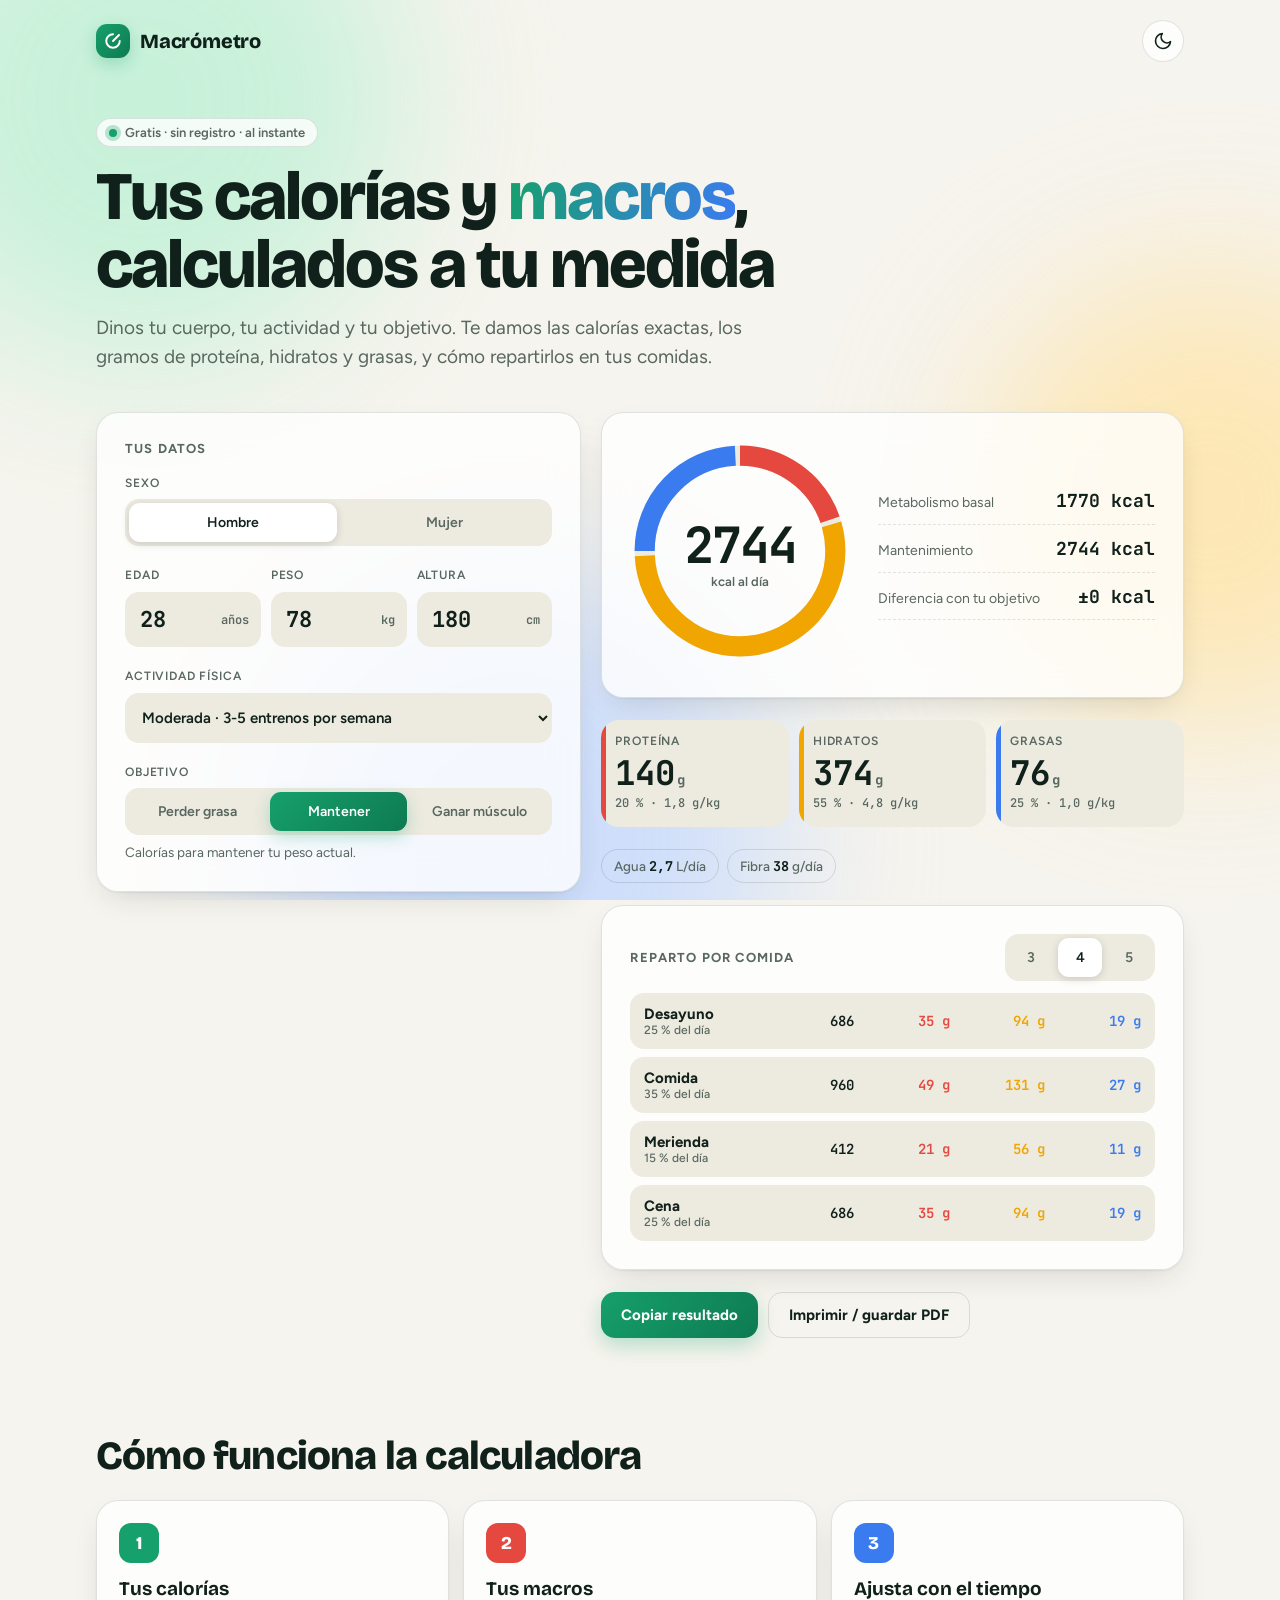
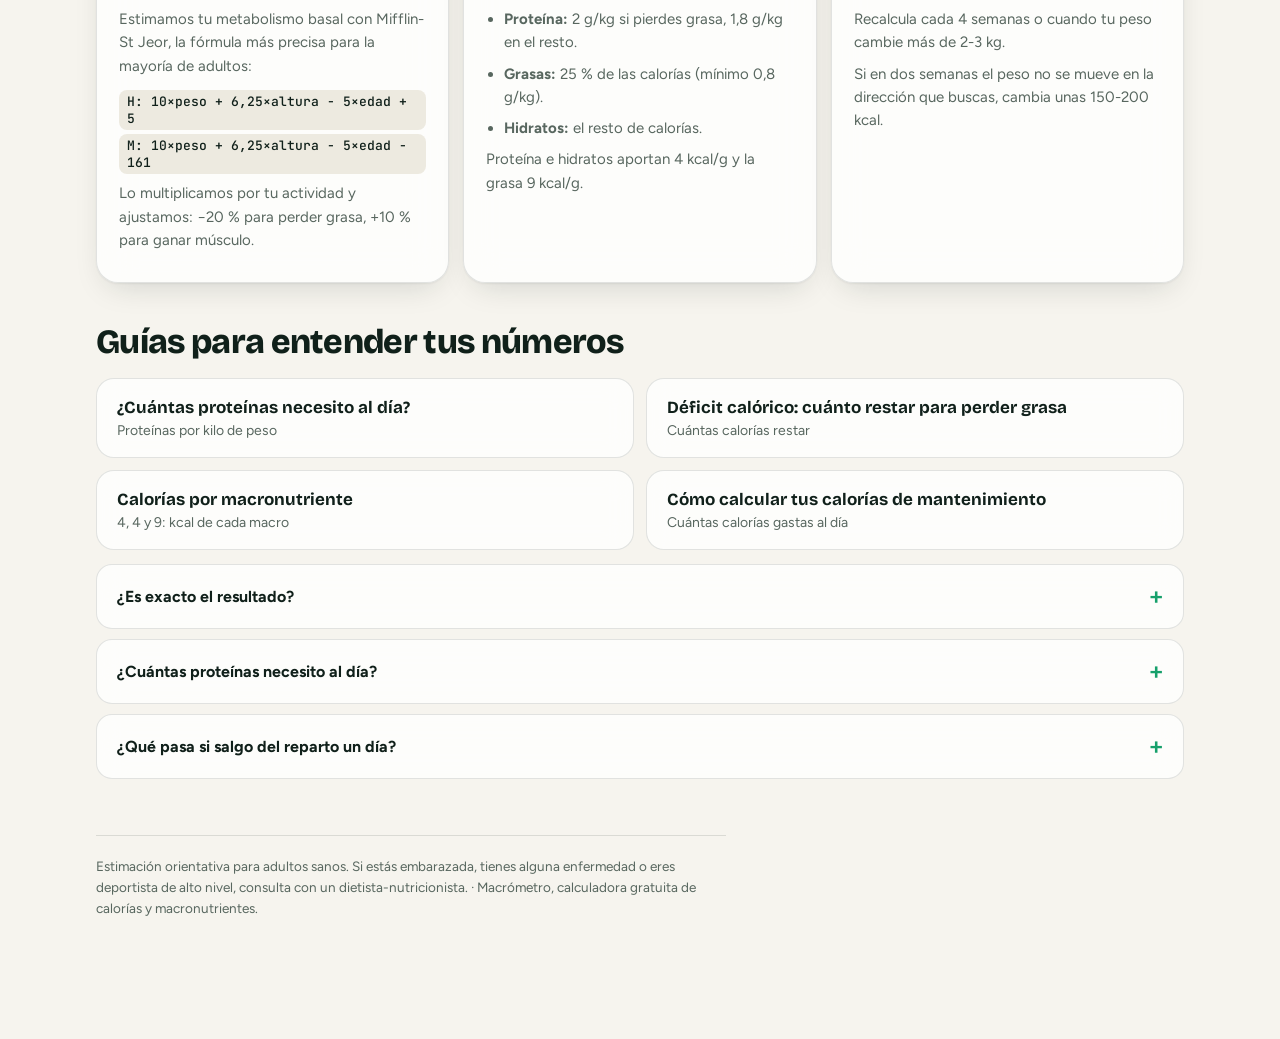
==== index.html @ 2ac63a52 "Añade 4 guías de contenido, enlaces desde la portada y sitemap actualizado Co-Authored-By: Claude So" ====
<!doctype html>
<html lang="es">
<head>
<meta charset="utf-8">
<meta name="viewport" content="width=device-width,initial-scale=1,viewport-fit=cover">
<title>Macrómetro · Calculadora de calorías y macros</title>
<meta name="description" content="Calcula gratis tus calorías diarias, proteínas, hidratos y grasas según tu cuerpo, actividad y objetivo (perder grasa, mantener o ganar músculo).">
<meta name="theme-color" content="#F6F4EE" media="(prefers-color-scheme: light)">
<meta name="theme-color" content="#0B1210" media="(prefers-color-scheme: dark)">
<meta name="google-site-verification" content="0I06I1MsxybB7g4-6dj7qjgs_pbRliKTd07mqxr5dvM" />
<link rel="canonical"href="https://macrometro.vercel.app/">
<link rel="icon" href="/favicon.svg" type="image/svg+xml">
<meta property="og:type" content="website">
<meta property="og:locale" content="es_ES">
<meta property="og:site_name" content="Macrómetro">
<meta property="og:title" content="Macrómetro · Calculadora de calorías y macros">
<meta property="og:description" content="Calcula gratis tus calorías y macros según tu cuerpo, actividad y objetivo.">
<meta property="og:url" content="https://macrometro.vercel.app/">
<meta property="og:image" content="https://macrometro.vercel.app/og.png">
<meta name="twitter:card" content="summary_large_image">
<script type="application/ld+json">
{"@context":"https://schema.org","@graph":[
{"@type":"WebApplication","name":"Macrómetro","url":"https://macrometro.vercel.app/","applicationCategory":"HealthApplication","operatingSystem":"Any","inLanguage":"es","offers":{"@type":"Offer","price":"0","priceCurrency":"EUR"},"description":"Calculadora gratuita de calorías y macronutrientes (proteínas, hidratos y grasas)."},
{"@type":"FAQPage","mainEntity":[
{"@type":"Question","name":"¿Es exacto el resultado?","acceptedAnswer":{"@type":"Answer","text":"Es una estimación muy buena para empezar, pero cada cuerpo es distinto. Úsala como punto de partida y ajusta según cómo evolucione tu peso."}},
{"@type":"Question","name":"¿Cuántas proteínas necesito al día?","acceptedAnswer":{"@type":"Answer","text":"Entre 1,6 y 2,2 g por kilo es el rango con mejor respaldo para quien entrena. Aquí usamos 2 g/kg al perder grasa y 1,8 g/kg en el resto de casos."}},
{"@type":"Question","name":"¿Qué pasa si salgo del reparto un día?","acceptedAnswer":{"@type":"Answer","text":"Nada. Lo importante es la media semanal, no un día concreto."}}]}]}
</script>
<link rel="preconnect" href="https://fonts.googleapis.com">
<link rel="preconnect" href="https://fonts.gstatic.com" crossorigin>
<link rel="stylesheet" href="https://fonts.googleapis.com/css2?family=Bricolage+Grotesque:opsz,wght@12..96,500;12..96,700;12..96,800&family=Figtree:wght@400;500;600;700&family=JetBrains+Mono:wght@500;700&display=swap">
<style>
:root{
  --bg:#F6F4EE; --bg2:#EDEAE0; --surface:rgba(255,255,255,.78); --surface-solid:#FFFFFF;
  --ink:#10201A; --muted:#58675F; --line:rgba(16,32,26,.12);
  --accent:#16A06B; --accent2:#0E7A52; --accent-ink:#FFFFFF; --glow:rgba(22,160,107,.28);
  --prot:#E5483E; --carb:#F0A500; --fat:#3B7BF0;
  --shadow:0 1px 2px rgba(16,32,26,.06),0 12px 32px -12px rgba(16,32,26,.18);
  --blob1:#B9F0D3; --blob2:#FFE3A3; --blob3:#BFD6FF;
  --display:"Bricolage Grotesque","Segoe UI",system-ui,sans-serif;
  --body:"Figtree","Segoe UI",system-ui,sans-serif;
  --mono:"JetBrains Mono",ui-monospace,Menlo,monospace;
  --radius:22px;
  color-scheme:light;
}
@media (prefers-color-scheme: dark){:root:not([data-theme="light"]){
  --bg:#0B1210; --bg2:#101A17; --surface:rgba(23,34,30,.72); --surface-solid:#17221E;
  --ink:#EAF3EE; --muted:#9BB0A6; --line:rgba(234,243,238,.12);
  --accent:#3DDC97; --accent2:#2BB87B; --accent-ink:#04120C; --glow:rgba(61,220,151,.28);
  --prot:#FF6B5E; --carb:#FFC23D; --fat:#6A9BFF;
  --shadow:0 1px 2px rgba(0,0,0,.4),0 18px 40px -16px rgba(0,0,0,.7);
  --blob1:#0F3D2B; --blob2:#3B2C0A; --blob3:#142A57; color-scheme:dark}}
:root[data-theme="dark"]{
  --bg:#0B1210; --bg2:#101A17; --surface:rgba(23,34,30,.72); --surface-solid:#17221E;
  --ink:#EAF3EE; --muted:#9BB0A6; --line:rgba(234,243,238,.12);
  --accent:#3DDC97; --accent2:#2BB87B; --accent-ink:#04120C; --glow:rgba(61,220,151,.28);
  --prot:#FF6B5E; --carb:#FFC23D; --fat:#6A9BFF;
  --shadow:0 1px 2px rgba(0,0,0,.4),0 18px 40px -16px rgba(0,0,0,.7);
  --blob1:#0F3D2B; --blob2:#3B2C0A; --blob3:#142A57; color-scheme:dark}

*{box-sizing:border-box}
html{scroll-behavior:smooth}
body{margin:0;background:var(--bg);color:var(--ink);font-family:var(--body);font-size:16px;line-height:1.55;
  -webkit-font-smoothing:antialiased;overflow-x:hidden;min-height:100vh}
.bg{position:fixed;inset:0;z-index:-1;overflow:hidden;pointer-events:none}
.bg i{position:absolute;border-radius:50%;filter:blur(80px);opacity:.75}
.bg i:nth-child(1){width:520px;height:520px;background:var(--blob1);top:-160px;left:-120px}
.bg i:nth-child(2){width:460px;height:460px;background:var(--blob2);top:30%;right:-160px}
.bg i:nth-child(3){width:520px;height:520px;background:var(--blob3);bottom:-200px;left:20%}

.wrap{max-width:1120px;margin:0 auto;
  padding:20px max(16px,env(safe-area-inset-right)) 120px max(16px,env(safe-area-inset-left))}
.nav{display:flex;justify-content:space-between;align-items:center;margin-bottom:clamp(24px,5vw,56px)}
.brand{display:flex;align-items:center;gap:10px;font:800 20px var(--display);letter-spacing:-.01em}
.logo{width:34px;height:34px;border-radius:11px;display:grid;place-items:center;color:var(--accent-ink);
  background:linear-gradient(135deg,var(--accent),var(--accent2));box-shadow:0 6px 16px var(--glow)}
.theme{width:42px;height:42px;border-radius:50%;border:1px solid var(--line);background:var(--surface);
  color:var(--ink);cursor:pointer;display:grid;place-items:center;backdrop-filter:blur(10px)}
.theme:hover{border-color:var(--accent)}
.theme svg{width:20px;height:20px}

.hero{max-width:720px;margin-bottom:clamp(24px,4vw,40px)}
.pill{display:inline-flex;gap:8px;align-items:center;font:600 13px var(--body);padding:6px 12px;border-radius:99px;
  background:var(--surface);border:1px solid var(--line);color:var(--muted);backdrop-filter:blur(10px)}
.pill b{width:8px;height:8px;border-radius:50%;background:var(--accent);box-shadow:0 0 0 4px var(--glow)}
h1{font:800 clamp(36px,7vw,68px)/1 var(--display);letter-spacing:-.03em;margin:16px 0 14px;text-wrap:balance}
h1 em{font-style:normal;background:linear-gradient(100deg,var(--accent),var(--fat));-webkit-background-clip:text;background-clip:text;color:transparent}
.lede{font-size:clamp(16px,2.2vw,19px);color:var(--muted);max-width:56ch;margin:0}

.tool{display:grid;grid-template-columns:minmax(0,5fr) minmax(0,6fr);gap:20px;align-items:start}
@media (max-width:900px){.tool{grid-template-columns:1fr}}
.card{background:var(--surface);border:1px solid var(--line);border-radius:var(--radius);padding:clamp(18px,3vw,28px);
  box-shadow:var(--shadow);backdrop-filter:blur(18px);-webkit-backdrop-filter:blur(18px)}
@media (min-width:901px){.form{position:sticky;top:20px}}
.card h2{font:700 13px var(--body);letter-spacing:.09em;text-transform:uppercase;color:var(--muted);margin:0 0 18px}
form{display:grid;gap:20px}
.row{display:grid;grid-template-columns:repeat(3,minmax(0,1fr));gap:10px}
@media (max-width:420px){.row{gap:8px}}
.field{display:flex;flex-direction:column;gap:7px;min-width:0}
label,.lbl{font-size:12px;font-weight:600;letter-spacing:.07em;text-transform:uppercase;color:var(--muted)}
.inp{position:relative}
.inp input{width:100%;font:700 22px var(--mono);color:var(--ink);background:var(--bg2);border:1.5px solid transparent;
  border-radius:14px;padding:12px 38px 12px 14px;transition:border-color .15s,box-shadow .15s;-moz-appearance:textfield}
.inp input::-webkit-outer-spin-button,.inp input::-webkit-inner-spin-button{-webkit-appearance:none;margin:0}
.inp u{position:absolute;right:12px;top:50%;transform:translateY(-50%);text-decoration:none;font:600 12px var(--mono);color:var(--muted);pointer-events:none}
select{width:100%;font:600 15px var(--body);color:var(--ink);background:var(--bg2);border:1.5px solid transparent;border-radius:14px;padding:14px 12px}
input:focus,select:focus{outline:none;border-color:var(--accent);box-shadow:0 0 0 4px var(--glow)}
.seg{display:flex;gap:4px;padding:4px;background:var(--bg2);border-radius:14px}
.seg button{flex:1 1 0;min-width:0;font:600 14px var(--body);color:var(--muted);background:transparent;border:0;border-radius:11px;
  padding:11px 6px;cursor:pointer;transition:background .2s,color .2s,box-shadow .2s}
.seg button:hover{color:var(--ink)}
.seg button[aria-pressed="true"]{background:var(--surface-solid);color:var(--ink);box-shadow:0 2px 8px rgba(0,0,0,.14)}
.seg.goal button[aria-pressed="true"]{background:linear-gradient(135deg,var(--accent),var(--accent2));color:var(--accent-ink);box-shadow:0 6px 16px var(--glow)}
button:focus-visible{outline:2px solid var(--accent);outline-offset:2px}
.hint{font-size:13.5px;color:var(--muted);margin:0;min-height:1.5em}

.result{display:grid;gap:22px}
.top{display:grid;grid-template-columns:auto 1fr;gap:clamp(16px,3vw,28px);align-items:center}
@media (max-width:520px){.top{grid-template-columns:1fr;justify-items:center;text-align:center}}
.donut{position:relative;width:min(220px,62vw);aspect-ratio:1}
.donut svg{width:100%;height:100%;transform:rotate(-90deg)}
.donut circle{fill:none;stroke-width:11;stroke-linecap:butt;transition:stroke-dasharray .6s cubic-bezier(.2,.8,.2,1),stroke-dashoffset .6s cubic-bezier(.2,.8,.2,1)}
.donut .bgc{stroke:var(--bg2)}
.donut .mid{position:absolute;inset:0;display:grid;place-content:center;text-align:center}
.mid .num{font:700 clamp(38px,8vw,50px)/1 var(--mono);letter-spacing:-.04em;font-variant-numeric:tabular-nums}
.mid .unit{font:600 13px var(--body);color:var(--muted);margin-top:4px}
.stats{display:grid;gap:12px;width:100%}
.stat{display:flex;justify-content:space-between;align-items:baseline;gap:12px;padding-bottom:10px;border-bottom:1px dashed var(--line)}
.stat span{color:var(--muted);font-size:14px}
.stat b{font:700 18px var(--mono);font-variant-numeric:tabular-nums;white-space:nowrap}
.stat b span{font:inherit;color:inherit}
.macros{display:grid;grid-template-columns:repeat(3,minmax(0,1fr));gap:10px}
.m{position:relative;background:var(--bg2);border-radius:18px;padding:14px 14px 16px;overflow:hidden;min-width:0}
.m::before{content:"";position:absolute;left:0;top:0;bottom:0;width:5px;background:var(--c)}
.m .name{font:600 12px var(--body);letter-spacing:.07em;text-transform:uppercase;color:var(--muted);display:flex;align-items:center;gap:6px}
.m .g{font:700 clamp(26px,5vw,34px)/1.1 var(--mono);font-variant-numeric:tabular-nums;margin-top:6px}
.m .g small{font-size:14px;color:var(--muted);margin-left:2px}
.m .meta{display:block;font:500 12px var(--mono);color:var(--muted);margin-top:4px}
@media (max-width:420px){.m{padding:12px 10px 14px 14px}.m .meta{font-size:11px}}
.extras{display:flex;gap:8px;flex-wrap:wrap}
.chip{font:500 13.5px var(--body);color:var(--muted);padding:7px 12px;border-radius:99px;border:1px solid var(--line)}
.chip b{color:var(--ink);font-family:var(--mono);font-weight:700}

.meals-head{display:flex;justify-content:space-between;align-items:center;gap:10px;flex-wrap:wrap;margin-bottom:12px}
.meals-head h3{margin:0;font:700 13px var(--body);letter-spacing:.09em;text-transform:uppercase;color:var(--muted)}
.meals-head .seg{width:150px}
.mealgrid{display:grid;gap:8px}
.meal{display:grid;grid-template-columns:minmax(0,1.3fr) repeat(4,minmax(0,1fr));gap:8px;align-items:center;
  padding:12px 14px;border-radius:14px;background:var(--bg2);font:600 14px var(--mono);font-variant-numeric:tabular-nums}
.meal .n{font:700 15px var(--body)}
.meal .n small{display:block;font:500 12px var(--body);color:var(--muted)}
.meal span[data-l]{text-align:right}
.meal span[data-l]::after{content:attr(data-l);display:none;font:500 11px var(--body);color:var(--muted)}
.meal .k{color:var(--ink)}
.meal .p{color:var(--prot)}.meal .c{color:var(--carb)}.meal .f{color:var(--fat)}
@media (max-width:560px){
  .meal{grid-template-columns:repeat(4,minmax(0,1fr))}
  .meal .n{grid-column:1/-1;display:flex;justify-content:space-between;align-items:baseline}
  .meal span[data-l]{text-align:left}
  .meal span[data-l]::after{display:block}
}
.actions{display:flex;gap:10px;flex-wrap:wrap}
.btn{font:700 15px var(--body);padding:13px 20px;border-radius:14px;border:1.5px solid var(--line);background:transparent;color:var(--ink);cursor:pointer;transition:transform .12s,border-color .15s}
.btn:hover{border-color:var(--accent)}.btn:active{transform:scale(.97)}
.btn.primary{background:linear-gradient(135deg,var(--accent),var(--accent2));color:var(--accent-ink);border:0;box-shadow:0 8px 20px var(--glow)}

.guide{margin-top:clamp(48px,8vw,96px)}
.guide>h2{font:800 clamp(28px,5vw,40px)/1.1 var(--display);letter-spacing:-.02em;margin:0 0 22px;text-wrap:balance}
.gcards{display:grid;grid-template-columns:repeat(3,minmax(0,1fr));gap:14px}
@media (max-width:900px){.gcards{grid-template-columns:1fr}}
.gcard{padding:22px}
.gcard .ic{width:40px;height:40px;border-radius:12px;display:grid;place-items:center;margin-bottom:14px;font:800 18px var(--display);color:var(--accent-ink);background:var(--c)}
.gcard h3{font:700 19px var(--display);margin:0 0 8px}
.gcard p,.gcard li{color:var(--muted);font-size:15px;margin:0 0 8px}
.gcard ul{padding-left:18px;margin:0}
code{font:500 13px var(--mono);color:var(--ink);background:var(--bg2);border-radius:8px;padding:3px 8px;display:inline-block;max-width:100%;white-space:normal;overflow-wrap:anywhere;margin-top:4px}
.guides{display:grid;grid-template-columns:repeat(2,minmax(0,1fr));gap:12px}
@media (max-width:700px){.guides{grid-template-columns:1fr}}
.guides a{display:block;padding:18px 20px;border-radius:18px;background:var(--surface);border:1px solid var(--line);text-decoration:none;color:var(--ink);font:700 17px var(--display);backdrop-filter:blur(14px);transition:border-color .15s,transform .15s}
.guides a span{display:block;font:400 14px var(--body);color:var(--muted);margin-top:4px}
.guides a:hover{border-color:var(--accent);transform:translateY(-2px)}
.guide>h2#guias{font:800 clamp(26px,4.5vw,34px)/1.1 var(--display);letter-spacing:-.02em;margin:48px 0 18px}
.faq{margin-top:14px;display:grid;gap:10px}
details{background:var(--surface);border:1px solid var(--line);border-radius:16px;padding:0 20px;backdrop-filter:blur(14px)}
summary{cursor:pointer;font:700 16px var(--body);padding:16px 0;list-style:none;display:flex;justify-content:space-between;gap:12px;align-items:center}
summary::-webkit-details-marker{display:none}
summary::after{content:"+";font:500 24px var(--mono);color:var(--accent);transition:transform .2s}
details[open] summary::after{transform:rotate(45deg)}
details p{margin:0 0 16px;color:var(--muted)}
footer{margin-top:56px;padding-top:20px;border-top:1px solid var(--line);font-size:13.5px;color:var(--muted);max-width:70ch}

.sticky{position:fixed;left:12px;right:12px;bottom:max(12px,env(safe-area-inset-bottom));z-index:20;display:none;
  align-items:center;justify-content:space-between;gap:12px;padding:12px 16px;border-radius:20px;
  background:var(--surface-solid);border:1px solid var(--line);box-shadow:var(--shadow);
  transform:translateY(140%);transition:transform .3s ease}
.sticky.show{transform:none}
@media (max-width:900px){.sticky{display:flex}}
.sticky .k{font:700 24px var(--mono);letter-spacing:-.03em}
.sticky .k small{font:600 12px var(--body);color:var(--muted);letter-spacing:0;margin-left:4px}
.sticky .dots{display:flex;gap:12px;font:700 14px var(--mono)}
.sticky .dots i{font-style:normal;display:flex;align-items:center;gap:5px}
.sticky .dots i::before{content:"";width:8px;height:8px;border-radius:50%;background:var(--c)}
.toast{position:fixed;left:50%;top:18px;transform:translate(-50%,-150%);background:var(--ink);color:var(--bg);padding:10px 18px;border-radius:99px;font:600 14px var(--body);z-index:30;transition:transform .3s}
.toast.show{transform:translate(-50%,0)}

@media (prefers-reduced-motion:reduce){*{transition:none!important;scroll-behavior:auto!important}}
</style>
</head>
<body>
<div class="bg" aria-hidden="true"><i></i><i></i><i></i></div>
<div class="toast" id="toast" role="status">Copiado</div>

<div class="wrap">
  <nav class="nav">
    <div class="brand"><span class="logo"><svg width="18" height="18" viewBox="0 0 24 24" fill="none" stroke="currentColor" stroke-width="2.6" stroke-linecap="round"><path d="M12 3a9 9 0 1 0 9 9"/><path d="M12 12 20 4"/></svg></span>Macrómetro</div>
    <button class="theme" id="theme" type="button" aria-label="Cambiar tema" title="Cambiar tema"></button>
  </nav>

  <header class="hero">
    <span class="pill"><b></b>Gratis · sin registro · al instante</span>
    <h1>Tus calorías y <em>macros</em>, calculados a tu medida</h1>
    <p class="lede">Dinos tu cuerpo, tu actividad y tu objetivo. Te damos las calorías exactas, los gramos de proteína, hidratos y grasas, y cómo repartirlos en tus comidas.</p>
  </header>

  <main class="tool">
    <div class="card form">
      <h2>Tus datos</h2>
      <form id="f" onsubmit="event.preventDefault()">
        <div class="field">
          <span class="lbl">Sexo</span>
          <div class="seg" data-name="sexo" role="group" aria-label="Sexo">
            <button type="button" data-v="h" aria-pressed="true">Hombre</button>
            <button type="button" data-v="m" aria-pressed="false">Mujer</button>
          </div>
        </div>
        <div class="row">
          <div class="field"><label for="edad">Edad</label><div class="inp"><input id="edad" type="number" min="14" max="90" value="28" inputmode="numeric"><u>años</u></div></div>
          <div class="field"><label for="peso">Peso</label><div class="inp"><input id="peso" type="number" min="35" max="250" step="0.5" value="78" inputmode="decimal"><u>kg</u></div></div>
          <div class="field"><label for="altura">Altura</label><div class="inp"><input id="altura" type="number" min="130" max="220" value="180" inputmode="numeric"><u>cm</u></div></div>
        </div>
        <div class="field">
          <label for="act">Actividad física</label>
          <select id="act">
            <option value="1.2">Sedentario · oficina, sin deporte</option>
            <option value="1.375">Ligera · 1-3 entrenos por semana</option>
            <option value="1.55" selected>Moderada · 3-5 entrenos por semana</option>
            <option value="1.725">Alta · 6-7 entrenos por semana</option>
            <option value="1.9">Muy alta · doble sesión o trabajo físico</option>
          </select>
        </div>
        <div class="field">
          <span class="lbl">Objetivo</span>
          <div class="seg goal" data-name="obj" role="group" aria-label="Objetivo">
            <button type="button" data-v="def" aria-pressed="false">Perder grasa</button>
            <button type="button" data-v="man" aria-pressed="true">Mantener</button>
            <button type="button" data-v="vol" aria-pressed="false">Ganar músculo</button>
          </div>
          <p class="hint" id="objHint"></p>
        </div>
      </form>
    </div>

    <div class="result" id="res" aria-live="polite">
      <div class="card">
        <div class="top">
          <div class="donut">
            <svg viewBox="0 0 120 120" aria-hidden="true">
              <circle class="bgc" cx="60" cy="60" r="52" pathLength="100"/>
              <circle id="dP" cx="60" cy="60" r="52" pathLength="100" stroke="var(--prot)" stroke-dasharray="0 100"/>
              <circle id="dC" cx="60" cy="60" r="52" pathLength="100" stroke="var(--carb)" stroke-dasharray="0 100"/>
              <circle id="dF" cx="60" cy="60" r="52" pathLength="100" stroke="var(--fat)" stroke-dasharray="0 100"/>
            </svg>
            <div class="mid"><span class="num" id="kcal">0</span><span class="unit">kcal al día</span></div>
          </div>
          <div class="stats">
            <div class="stat"><span>Metabolismo basal</span><b><span id="bmr">0</span> kcal</b></div>
            <div class="stat"><span>Mantenimiento</span><b><span id="tdee">0</span> kcal</b></div>
            <div class="stat"><span>Diferencia con tu objetivo</span><b id="diff">0</b></div>
          </div>
        </div>
      </div>

      <div class="macros">
        <div class="m" style="--c:var(--prot)"><span class="name">Proteína</span><div class="g"><span id="gP">0</span><small>g</small></div><span class="meta" id="mP"></span></div>
        <div class="m" style="--c:var(--carb)"><span class="name">Hidratos</span><div class="g"><span id="gC">0</span><small>g</small></div><span class="meta" id="mC"></span></div>
        <div class="m" style="--c:var(--fat)"><span class="name">Grasas</span><div class="g"><span id="gF">0</span><small>g</small></div><span class="meta" id="mF"></span></div>
      </div>

      <div class="extras">
        <span class="chip">Agua <b id="water">0</b> L/día</span>
        <span class="chip">Fibra <b id="fiber">0</b> g/día</span>
      </div>

      <div class="card">
        <div class="meals-head">
          <h3>Reparto por comida</h3>
          <div class="seg" data-name="comidas" role="group" aria-label="Número de comidas">
            <button type="button" data-v="3" aria-pressed="false">3</button>
            <button type="button" data-v="4" aria-pressed="true">4</button>
            <button type="button" data-v="5" aria-pressed="false">5</button>
          </div>
        </div>
        <div class="mealgrid" id="meals"></div>
      </div>

      <div class="actions">
        <button class="btn primary" id="copy" type="button">Copiar resultado</button>
        <button class="btn" id="print" type="button">Imprimir / guardar PDF</button>
      </div>
    </div>
  </main>

  <section class="guide">
    <h2>Cómo funciona la calculadora</h2>
    <div class="gcards">
      <div class="card gcard" style="--c:var(--accent)">
        <div class="ic">1</div>
        <h3>Tus calorías</h3>
        <p>Estimamos tu metabolismo basal con Mifflin-St Jeor, la fórmula más precisa para la mayoría de adultos:</p>
        <p><code>H: 10×peso + 6,25×altura − 5×edad + 5</code><br><code>M: 10×peso + 6,25×altura − 5×edad − 161</code></p>
        <p>Lo multiplicamos por tu actividad y ajustamos: −20 % para perder grasa, +10 % para ganar músculo.</p>
      </div>
      <div class="card gcard" style="--c:var(--prot)">
        <div class="ic">2</div>
        <h3>Tus macros</h3>
        <ul>
          <li><strong>Proteína:</strong> 2 g/kg si pierdes grasa, 1,8 g/kg en el resto.</li>
          <li><strong>Grasas:</strong> 25 % de las calorías (mínimo 0,8 g/kg).</li>
          <li><strong>Hidratos:</strong> el resto de calorías.</li>
        </ul>
        <p>Proteína e hidratos aportan 4 kcal/g y la grasa 9 kcal/g.</p>
      </div>
      <div class="card gcard" style="--c:var(--fat)">
        <div class="ic">3</div>
        <h3>Ajusta con el tiempo</h3>
        <p>Recalcula cada 4 semanas o cuando tu peso cambie más de 2-3 kg.</p>
        <p>Si en dos semanas el peso no se mueve en la dirección que buscas, cambia unas 150-200 kcal.</p>
      </div>
    </div>
    <h2 id="guias" style="margin-top:40px">Guías para entender tus números</h2>
    <div class="guides"><a href="/proteinas-al-dia">¿Cuántas proteínas necesito al día?<span>Proteínas por kilo de peso</span></a><a href="/deficit-calorico">Déficit calórico: cuánto restar para perder grasa<span>Cuántas calorías restar</span></a><a href="/calorias-por-macronutriente">Calorías por macronutriente<span>4, 4 y 9: kcal de cada macro</span></a><a href="/calorias-de-mantenimiento">Cómo calcular tus calorías de mantenimiento<span>Cuántas calorías gastas al día</span></a></div>
    <div class="faq">
      <details><summary>¿Es exacto el resultado?</summary><p>Es una estimación muy buena para empezar, pero cada cuerpo es distinto. Úsala como punto de partida y ajusta según cómo evolucione tu peso.</p></details>
      <details><summary>¿Cuántas proteínas necesito al día?</summary><p>Entre 1,6 y 2,2 g por kilo es el rango con mejor respaldo para quien entrena. Aquí usamos 2 g/kg al perder grasa y 1,8 g/kg en el resto de casos.</p></details>
      <details><summary>¿Qué pasa si salgo del reparto un día?</summary><p>Nada. Lo importante es la media semanal, no un día concreto.</p></details>
    </div>
  </section>

  <footer>Estimación orientativa para adultos sanos. Si estás embarazada, tienes alguna enfermedad o eres deportista de alto nivel, consulta con un dietista-nutricionista. · Macrómetro, calculadora gratuita de calorías y macronutrientes.</footer>
</div>

<div class="sticky" id="sticky" aria-hidden="true">
  <div class="k"><span id="sk">0</span><small>kcal</small></div>
  <div class="dots"><i style="--c:var(--prot)"><span id="sp">0</span></i><i style="--c:var(--carb)"><span id="sc">0</span></i><i style="--c:var(--fat)"><span id="sf">0</span></i></div>
</div>

<script>
const $=id=>document.getElementById(id);
const st={sexo:"h",obj:"man",comidas:"4"};
const hints={def:"Déficit del 20 %: pérdida aproximada de 0,5-0,8 kg por semana.",man:"Calorías para mantener tu peso actual.",vol:"Superávit del 10 %: ganancia lenta para minimizar la grasa."};
const reparto={"3":[["Desayuno",.3],["Comida",.4],["Cena",.3]],
 "4":[["Desayuno",.25],["Comida",.35],["Merienda",.15],["Cena",.25]],
 "5":[["Desayuno",.2],["Media mañana",.1],["Comida",.3],["Merienda",.15],["Cena",.25]]};
const fmt=n=>Math.round(n).toLocaleString("es-ES");
const reduce=matchMedia("(prefers-reduced-motion: reduce)").matches;
let last={}, shown=0, raf;

function countTo(el,to){
  if(reduce){el.textContent=fmt(to);shown=to;return}
  cancelAnimationFrame(raf);
  const from=shown,t0=performance.now(),d=450;
  (function step(t){
    const k=Math.min((t-t0)/d,1),e=1-Math.pow(1-k,3);
    shown=from+(to-from)*e;el.textContent=fmt(shown);
    if(k<1)raf=requestAnimationFrame(step);
  })(t0);
}

function calc(){
  const a=+$("edad").value,w=+$("peso").value,h=+$("altura").value,f=+$("act").value;
  if(!(a>0&&w>0&&h>0))return;
  const bmr=10*w+6.25*h-5*a+(st.sexo==="h"?5:-161);
  const tdee=bmr*f;
  const kcal=tdee*({def:.8,man:1,vol:1.1}[st.obj]);
  const p=w*(st.obj==="def"?2:1.8);
  const fat=Math.max(kcal*.25/9,w*.8);
  const c=Math.max((kcal-p*4-fat*9)/4,0);
  last={kcal,bmr,tdee,p,c,fat};
  countTo($("kcal"),kcal);
  $("bmr").textContent=fmt(bmr);$("tdee").textContent=fmt(tdee);
  const d=Math.round(kcal-tdee);
  $("diff").textContent=(d>0?"+":d<0?"−":"±")+fmt(Math.abs(d))+" kcal";
  $("objHint").textContent=hints[st.obj];
  const pk=p*4,ck=c*4,fk=fat*9,tot=pk+ck+fk;
  let off=0;
  [["P",p,pk],["C",c,ck],["F",fat,fk]].forEach(([k,g,kc])=>{
    const pct=kc/tot*100;
    $("g"+k).textContent=fmt(g);
    $("m"+k).textContent=Math.round(pct)+" % · "+(g/w).toFixed(1).replace(".",",")+" g/kg";
    const el=$("d"+k);
    el.style.strokeDasharray=Math.max(pct-.8,0)+" "+(100-Math.max(pct-.8,0));
    el.style.strokeDashoffset=-off;
    off+=pct;
  });
  $("water").textContent=(w*.035).toFixed(1).replace(".",",");
  $("fiber").textContent=fmt(kcal/1000*14);
  $("sk").textContent=fmt(kcal);$("sp").textContent=fmt(p);$("sc").textContent=fmt(c);$("sf").textContent=fmt(fat);
  $("meals").innerHTML=reparto[st.comidas].map(([n,r])=>
    `<div class="meal"><span class="n">${n}<small>${Math.round(r*100)} % del día</small></span>
      <span class="k" data-l="kcal">${fmt(kcal*r)}</span><span class="p" data-l="prot.">${fmt(p*r)} g</span>
      <span class="c" data-l="hidr.">${fmt(c*r)} g</span><span class="f" data-l="grasa">${fmt(fat*r)} g</span></div>`).join("");
}

document.querySelectorAll(".seg[data-name]").forEach(g=>g.addEventListener("click",e=>{
  const b=e.target.closest("button");if(!b)return;
  st[g.dataset.name]=b.dataset.v;
  g.querySelectorAll("button").forEach(x=>x.setAttribute("aria-pressed",x===b));
  calc();
}));
["edad","peso","altura","act"].forEach(id=>$(id).addEventListener("input",calc));
// Al tocar un número se selecciona entero: escribes y lo reemplaza
["edad","peso","altura"].forEach(id=>{
  const el=$(id);
  el.addEventListener("focus",()=>setTimeout(()=>el.select(),0));
  el.addEventListener("mouseup",e=>e.preventDefault());
});

// Tema: automático por dispositivo; el botón alterna y lo recuerda
const icons={sun:'<svg viewBox="0 0 24 24" fill="none" stroke="currentColor" stroke-width="2" stroke-linecap="round"><circle cx="12" cy="12" r="4"/><path d="M12 2v2M12 20v2M4.9 4.9l1.4 1.4M17.7 17.7l1.4 1.4M2 12h2M20 12h2M4.9 19.1l1.4-1.4M17.7 6.3l1.4-1.4"/></svg>',
 moon:'<svg viewBox="0 0 24 24" fill="none" stroke="currentColor" stroke-width="2" stroke-linecap="round" stroke-linejoin="round"><path d="M21 12.8A9 9 0 1 1 11.2 3a7 7 0 0 0 9.8 9.8z"/></svg>'};
const mq=matchMedia("(prefers-color-scheme: dark)");
const isDark=()=>document.documentElement.dataset.theme?document.documentElement.dataset.theme==="dark":mq.matches;
function paintTheme(){$("theme").innerHTML=isDark()?icons.sun:icons.moon}
try{const s=localStorage.getItem("theme");if(s)document.documentElement.dataset.theme=s}catch(e){}
$("theme").addEventListener("click",()=>{
  const n=isDark()?"light":"dark";document.documentElement.dataset.theme=n;
  try{localStorage.setItem("theme",n)}catch(e){}paintTheme();
});
mq.addEventListener("change",paintTheme);paintTheme();

// Barra fija en móvil cuando el resultado sale de pantalla
if("IntersectionObserver" in window){
  new IntersectionObserver(([e])=>$("sticky").classList.toggle("show",!e.isIntersecting),{threshold:0}).observe($("res").querySelector(".card"));
}

function toast(t){const el=$("toast");el.textContent=t;el.classList.add("show");setTimeout(()=>el.classList.remove("show"),1800)}
$("copy").addEventListener("click",async()=>{
  const o={def:"Perder grasa",man:"Mantener",vol:"Ganar músculo"}[st.obj];
  const t=`Macrómetro · ${o}\n${fmt(last.kcal)} kcal/día\nProteína: ${fmt(last.p)} g\nHidratos: ${fmt(last.c)} g\nGrasas: ${fmt(last.fat)} g`;
  try{await navigator.clipboard.writeText(t);toast("Resultado copiado")}catch(e){toast("No se pudo copiar")}
});
$("print").addEventListener("click",()=>window.print());
calc();
</script>
</body>
</html>
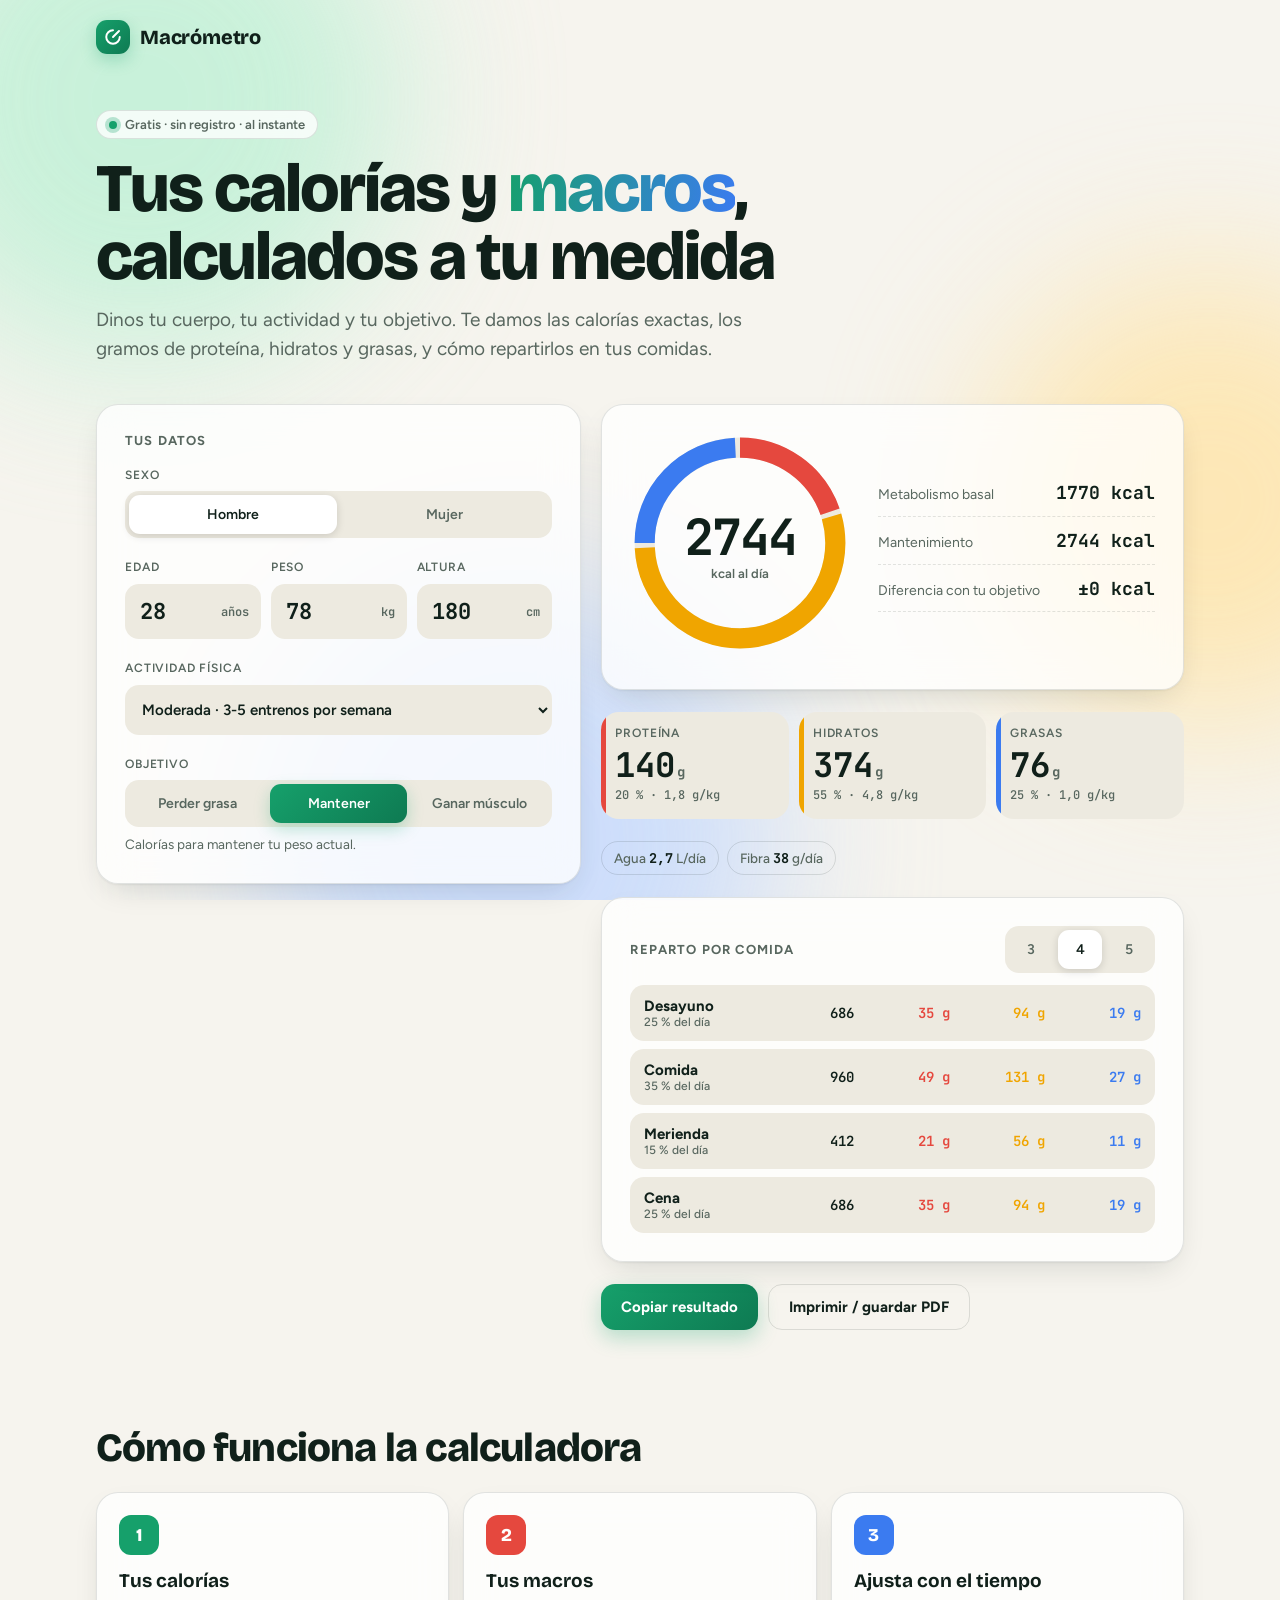
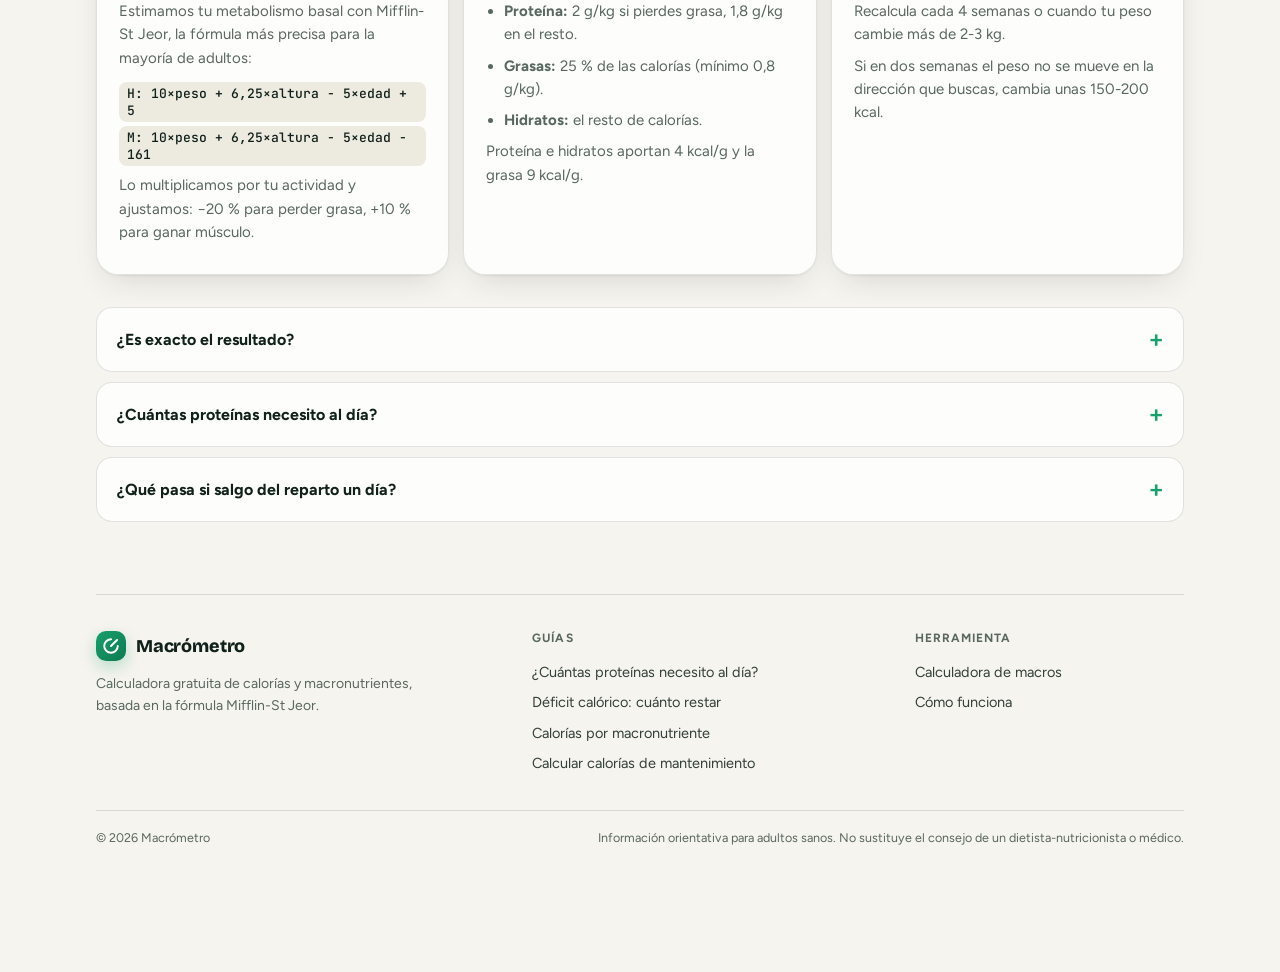
==== commit 79e4c6c8: "Pie de página profesional, guías al pie, tema automático sin botón Co-Authored-By: Claude Sonnet 5.5" ====
--- a/index.html
+++ b/index.html
@@ -43,20 +43,13 @@
   --radius:22px;
   color-scheme:light;
 }
-@media (prefers-color-scheme: dark){:root:not([data-theme="light"]){
+@media (prefers-color-scheme: dark){:root{
   --bg:#0B1210; --bg2:#101A17; --surface:rgba(23,34,30,.72); --surface-solid:#17221E;
   --ink:#EAF3EE; --muted:#9BB0A6; --line:rgba(234,243,238,.12);
   --accent:#3DDC97; --accent2:#2BB87B; --accent-ink:#04120C; --glow:rgba(61,220,151,.28);
   --prot:#FF6B5E; --carb:#FFC23D; --fat:#6A9BFF;
   --shadow:0 1px 2px rgba(0,0,0,.4),0 18px 40px -16px rgba(0,0,0,.7);
   --blob1:#0F3D2B; --blob2:#3B2C0A; --blob3:#142A57; color-scheme:dark}}
-:root[data-theme="dark"]{
-  --bg:#0B1210; --bg2:#101A17; --surface:rgba(23,34,30,.72); --surface-solid:#17221E;
-  --ink:#EAF3EE; --muted:#9BB0A6; --line:rgba(234,243,238,.12);
-  --accent:#3DDC97; --accent2:#2BB87B; --accent-ink:#04120C; --glow:rgba(61,220,151,.28);
-  --prot:#FF6B5E; --carb:#FFC23D; --fat:#6A9BFF;
-  --shadow:0 1px 2px rgba(0,0,0,.4),0 18px 40px -16px rgba(0,0,0,.7);
-  --blob1:#0F3D2B; --blob2:#3B2C0A; --blob3:#142A57; color-scheme:dark}
 
 *{box-sizing:border-box}
 html{scroll-behavior:smooth}
@@ -74,10 +67,6 @@
 .brand{display:flex;align-items:center;gap:10px;font:800 20px var(--display);letter-spacing:-.01em}
 .logo{width:34px;height:34px;border-radius:11px;display:grid;place-items:center;color:var(--accent-ink);
   background:linear-gradient(135deg,var(--accent),var(--accent2));box-shadow:0 6px 16px var(--glow)}
-.theme{width:42px;height:42px;border-radius:50%;border:1px solid var(--line);background:var(--surface);
-  color:var(--ink);cursor:pointer;display:grid;place-items:center;backdrop-filter:blur(10px)}
-.theme:hover{border-color:var(--accent)}
-.theme svg{width:20px;height:20px}
 
 .hero{max-width:720px;margin-bottom:clamp(24px,4vw,40px)}
 .pill{display:inline-flex;gap:8px;align-items:center;font:600 13px var(--body);padding:6px 12px;border-radius:99px;
@@ -174,20 +163,24 @@
 .gcard p,.gcard li{color:var(--muted);font-size:15px;margin:0 0 8px}
 .gcard ul{padding-left:18px;margin:0}
 code{font:500 13px var(--mono);color:var(--ink);background:var(--bg2);border-radius:8px;padding:3px 8px;display:inline-block;max-width:100%;white-space:normal;overflow-wrap:anywhere;margin-top:4px}
-.guides{display:grid;grid-template-columns:repeat(2,minmax(0,1fr));gap:12px}
-@media (max-width:700px){.guides{grid-template-columns:1fr}}
-.guides a{display:block;padding:18px 20px;border-radius:18px;background:var(--surface);border:1px solid var(--line);text-decoration:none;color:var(--ink);font:700 17px var(--display);backdrop-filter:blur(14px);transition:border-color .15s,transform .15s}
-.guides a span{display:block;font:400 14px var(--body);color:var(--muted);margin-top:4px}
-.guides a:hover{border-color:var(--accent);transform:translateY(-2px)}
-.guide>h2#guias{font:800 clamp(26px,4.5vw,34px)/1.1 var(--display);letter-spacing:-.02em;margin:48px 0 18px}
-.faq{margin-top:14px;display:grid;gap:10px}
+.faq{margin-top:32px;display:grid;gap:10px}
 details{background:var(--surface);border:1px solid var(--line);border-radius:16px;padding:0 20px;backdrop-filter:blur(14px)}
 summary{cursor:pointer;font:700 16px var(--body);padding:16px 0;list-style:none;display:flex;justify-content:space-between;gap:12px;align-items:center}
 summary::-webkit-details-marker{display:none}
 summary::after{content:"+";font:500 24px var(--mono);color:var(--accent);transition:transform .2s}
 details[open] summary::after{transform:rotate(45deg)}
 details p{margin:0 0 16px;color:var(--muted)}
-footer{margin-top:56px;padding-top:20px;border-top:1px solid var(--line);font-size:13.5px;color:var(--muted);max-width:70ch}
+.site-foot{margin-top:72px;padding-top:36px;border-top:1px solid var(--line)}
+.site-foot .fgrid{display:grid;grid-template-columns:1.5fr 1.3fr 1fr;gap:32px}
+@media (max-width:700px){.site-foot .fgrid{grid-template-columns:1fr 1fr}.site-foot .fbrand{grid-column:1/-1}}
+.site-foot .brand{font:800 18px var(--display);color:var(--ink);text-decoration:none;display:flex;align-items:center;gap:10px}
+.site-foot .logo{width:30px;height:30px;border-radius:10px}
+.site-foot p{margin:12px 0 0;font-size:14px;line-height:1.6;color:var(--muted);max-width:36ch}
+.site-foot h3{font:700 12px var(--body);letter-spacing:.09em;text-transform:uppercase;color:var(--muted);margin:0 0 12px}
+.site-foot nav a{display:block;font-size:14.5px;line-height:1.4;padding:5px 0;color:var(--ink);text-decoration:none;opacity:.85}
+.site-foot nav a:hover{opacity:1;color:var(--accent2);text-decoration:underline}
+.site-foot .fbottom{margin-top:32px;padding:18px 0 4px;border-top:1px solid var(--line);font-size:12.5px;line-height:1.5;color:var(--muted);display:flex;justify-content:space-between;gap:8px 24px;flex-wrap:wrap}
+@media (prefers-color-scheme: dark){.site-foot nav a:hover{color:var(--accent)}}
 
 .sticky{position:fixed;left:12px;right:12px;bottom:max(12px,env(safe-area-inset-bottom));z-index:20;display:none;
   align-items:center;justify-content:space-between;gap:12px;padding:12px 16px;border-radius:20px;
@@ -213,7 +206,6 @@
 <div class="wrap">
   <nav class="nav">
     <div class="brand"><span class="logo"><svg width="18" height="18" viewBox="0 0 24 24" fill="none" stroke="currentColor" stroke-width="2.6" stroke-linecap="round"><path d="M12 3a9 9 0 1 0 9 9"/><path d="M12 12 20 4"/></svg></span>Macrómetro</div>
-    <button class="theme" id="theme" type="button" aria-label="Cambiar tema" title="Cambiar tema"></button>
   </nav>
 
   <header class="hero">
@@ -310,7 +302,7 @@
     </div>
   </main>
 
-  <section class="guide">
+  <section class="guide" id="como-funciona">
     <h2>Cómo funciona la calculadora</h2>
     <div class="gcards">
       <div class="card gcard" style="--c:var(--accent)">
@@ -337,8 +329,6 @@
         <p>Si en dos semanas el peso no se mueve en la dirección que buscas, cambia unas 150-200 kcal.</p>
       </div>
     </div>
-    <h2 id="guias" style="margin-top:40px">Guías para entender tus números</h2>
-    <div class="guides"><a href="/proteinas-al-dia">¿Cuántas proteínas necesito al día?<span>Proteínas por kilo de peso</span></a><a href="/deficit-calorico">Déficit calórico: cuánto restar para perder grasa<span>Cuántas calorías restar</span></a><a href="/calorias-por-macronutriente">Calorías por macronutriente<span>4, 4 y 9: kcal de cada macro</span></a><a href="/calorias-de-mantenimiento">Cómo calcular tus calorías de mantenimiento<span>Cuántas calorías gastas al día</span></a></div>
     <div class="faq">
       <details><summary>¿Es exacto el resultado?</summary><p>Es una estimación muy buena para empezar, pero cada cuerpo es distinto. Úsala como punto de partida y ajusta según cómo evolucione tu peso.</p></details>
       <details><summary>¿Cuántas proteínas necesito al día?</summary><p>Entre 1,6 y 2,2 g por kilo es el rango con mejor respaldo para quien entrena. Aquí usamos 2 g/kg al perder grasa y 1,8 g/kg en el resto de casos.</p></details>
@@ -346,7 +336,17 @@
     </div>
   </section>
 
-  <footer>Estimación orientativa para adultos sanos. Si estás embarazada, tienes alguna enfermedad o eres deportista de alto nivel, consulta con un dietista-nutricionista. · Macrómetro, calculadora gratuita de calorías y macronutrientes.</footer>
+<footer class="site-foot">
+  <div class="fgrid">
+    <div class="fbrand">
+      <div class="brand"><span class="logo"><svg width="18" height="18" viewBox="0 0 24 24" fill="none" stroke="currentColor" stroke-width="2.6" stroke-linecap="round"><path d="M12 3a9 9 0 1 0 9 9"/><path d="M12 12 20 4"/></svg></span>Macrómetro</div>
+      <p>Calculadora gratuita de calorías y macronutrientes, basada en la fórmula Mifflin-St Jeor.</p>
+    </div>
+    <nav aria-label="Guías"><h3>Guías</h3><a href="/proteinas-al-dia">¿Cuántas proteínas necesito al día?</a><a href="/deficit-calorico">Déficit calórico: cuánto restar</a><a href="/calorias-por-macronutriente">Calorías por macronutriente</a><a href="/calorias-de-mantenimiento">Calcular calorías de mantenimiento</a></nav>
+    <nav aria-label="Herramienta"><h3>Herramienta</h3><a href="/">Calculadora de macros</a><a href="/#como-funciona">Cómo funciona</a></nav>
+  </div>
+  <div class="fbottom"><span>© 2026 Macrómetro</span><span>Información orientativa para adultos sanos. No sustituye el consejo de un dietista-nutricionista o médico.</span></div>
+</footer>
 </div>
 
 <div class="sticky" id="sticky" aria-hidden="true">
@@ -425,19 +425,6 @@
   el.addEventListener("mouseup",e=>e.preventDefault());
 });
 
-// Tema: automático por dispositivo; el botón alterna y lo recuerda
-const icons={sun:'<svg viewBox="0 0 24 24" fill="none" stroke="currentColor" stroke-width="2" stroke-linecap="round"><circle cx="12" cy="12" r="4"/><path d="M12 2v2M12 20v2M4.9 4.9l1.4 1.4M17.7 17.7l1.4 1.4M2 12h2M20 12h2M4.9 19.1l1.4-1.4M17.7 6.3l1.4-1.4"/></svg>',
- moon:'<svg viewBox="0 0 24 24" fill="none" stroke="currentColor" stroke-width="2" stroke-linecap="round" stroke-linejoin="round"><path d="M21 12.8A9 9 0 1 1 11.2 3a7 7 0 0 0 9.8 9.8z"/></svg>'};
-const mq=matchMedia("(prefers-color-scheme: dark)");
-const isDark=()=>document.documentElement.dataset.theme?document.documentElement.dataset.theme==="dark":mq.matches;
-function paintTheme(){$("theme").innerHTML=isDark()?icons.sun:icons.moon}
-try{const s=localStorage.getItem("theme");if(s)document.documentElement.dataset.theme=s}catch(e){}
-$("theme").addEventListener("click",()=>{
-  const n=isDark()?"light":"dark";document.documentElement.dataset.theme=n;
-  try{localStorage.setItem("theme",n)}catch(e){}paintTheme();
-});
-mq.addEventListener("change",paintTheme);paintTheme();
-
 // Barra fija en móvil cuando el resultado sale de pantalla
 if("IntersectionObserver" in window){
   new IntersectionObserver(([e])=>$("sticky").classList.toggle("show",!e.isIntersecting),{threshold:0}).observe($("res").querySelector(".card"));
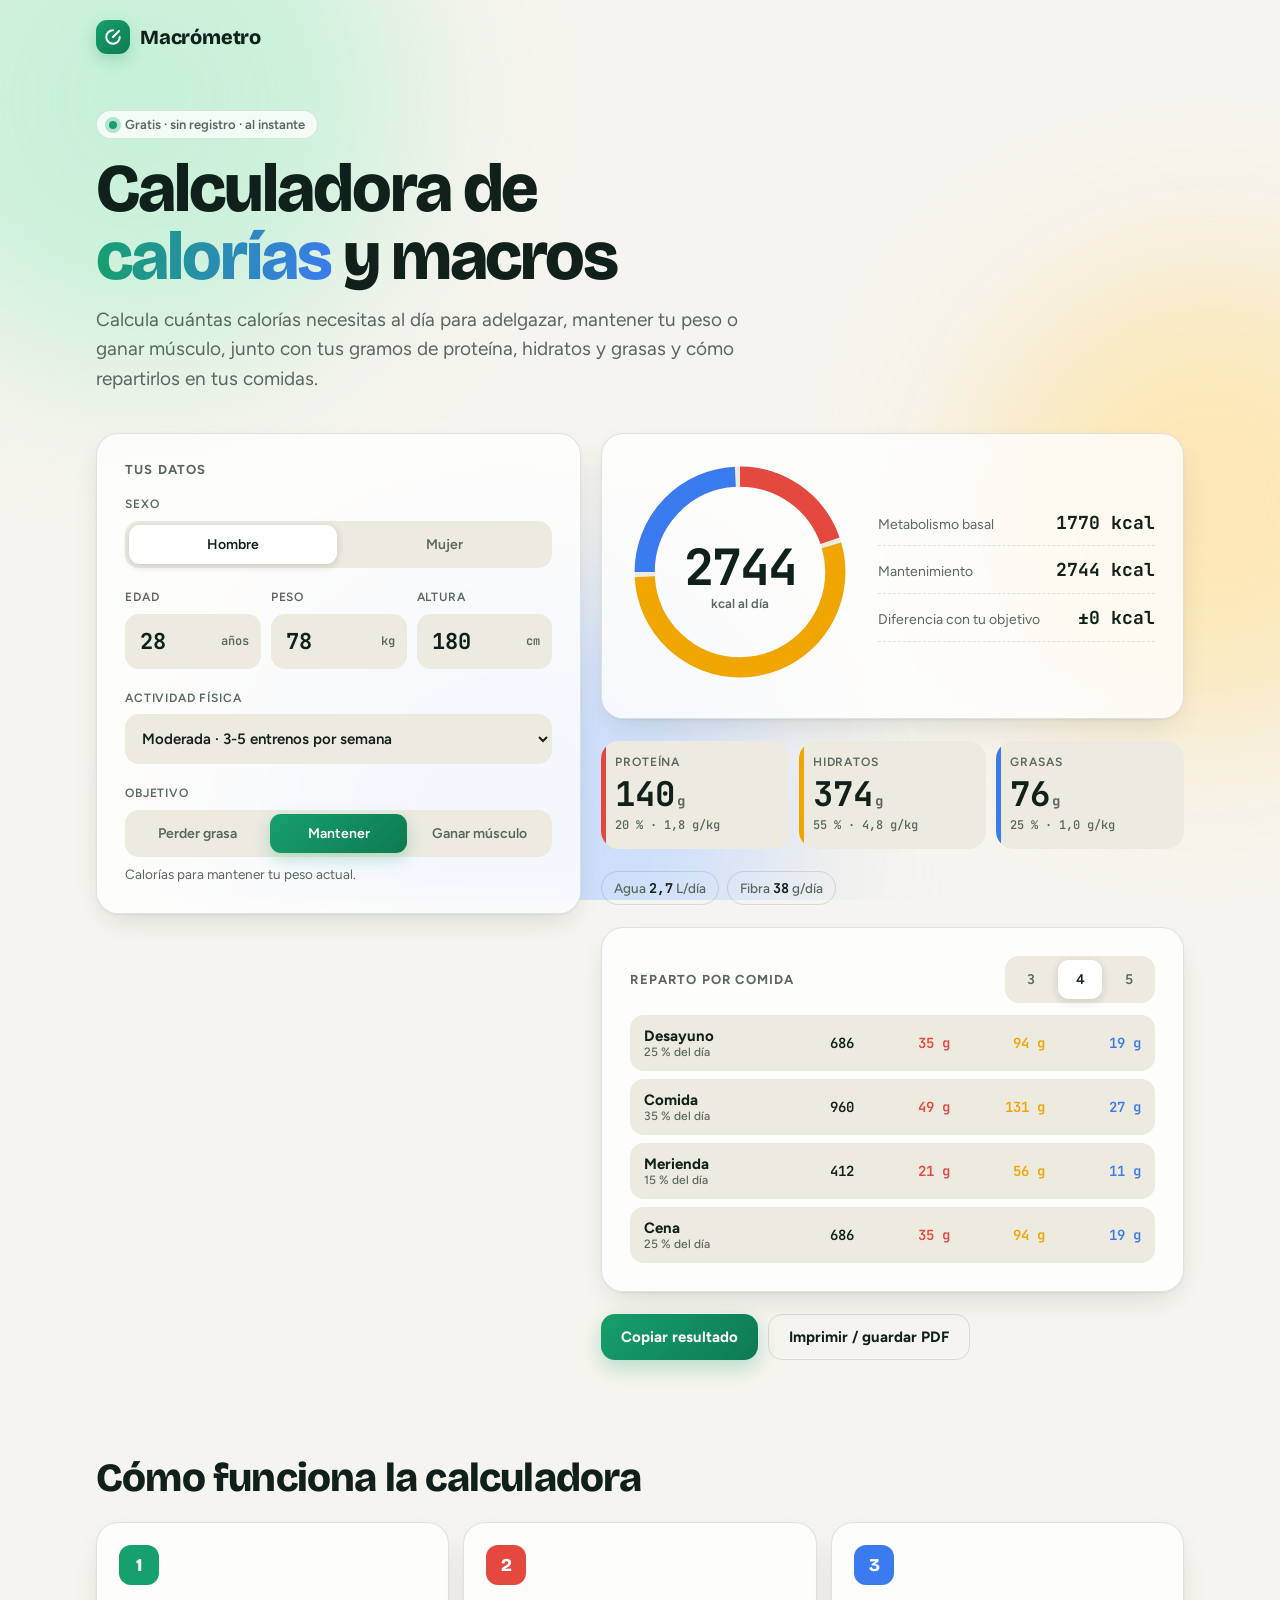
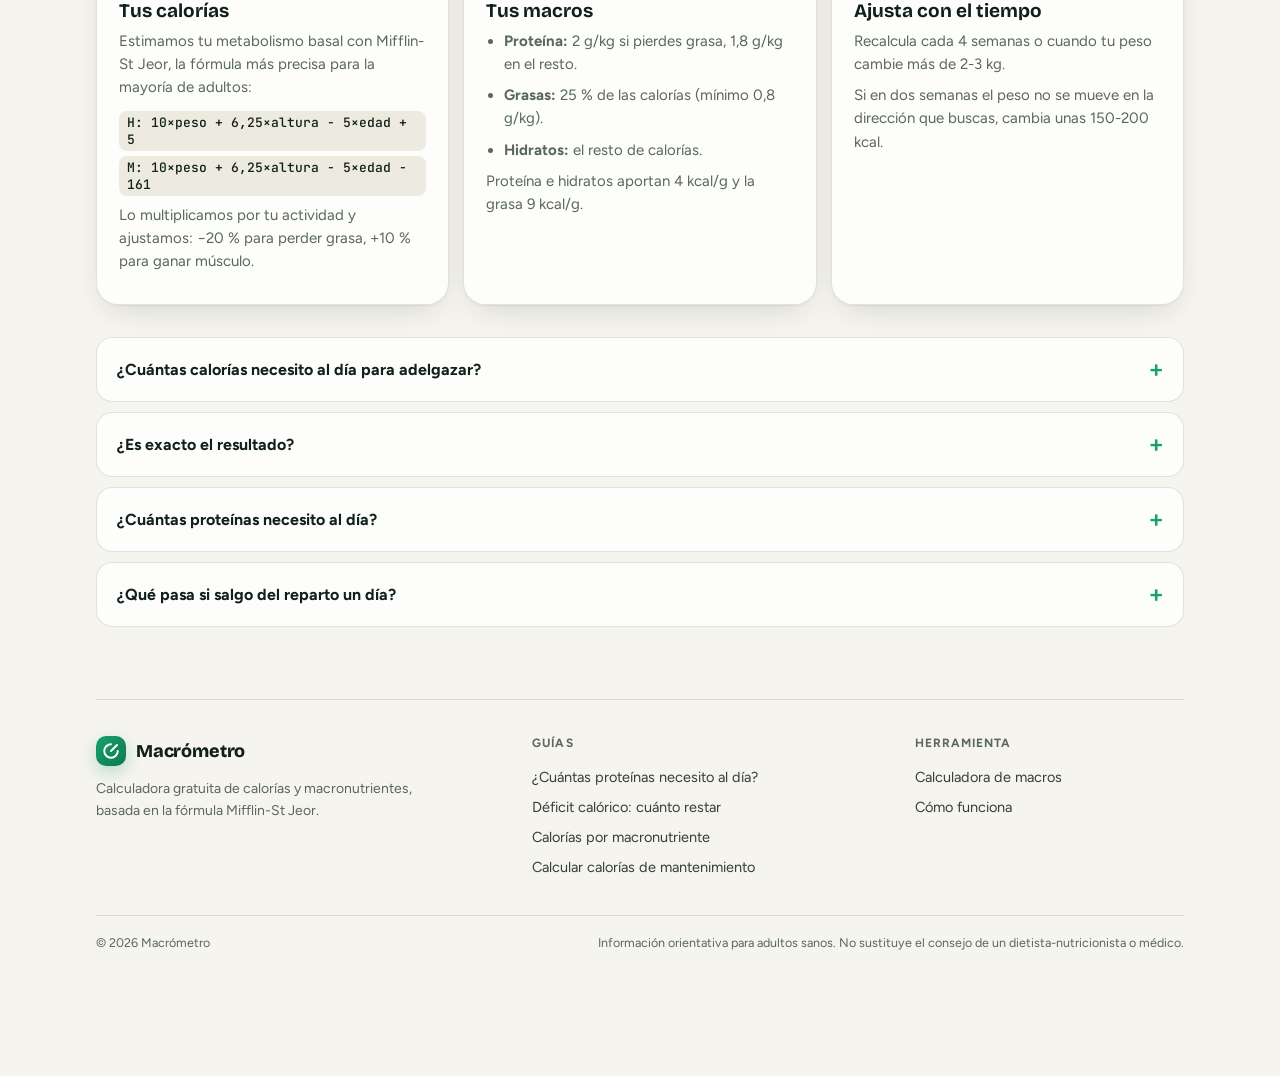
==== commit 23130e4a: "SEO: título, encabezado y descripción orientados a 'calculadora de calorías'; nueva FAQ Co-Authored-" ====
--- a/index.html
+++ b/index.html
@@ -3,8 +3,8 @@
 <head>
 <meta charset="utf-8">
 <meta name="viewport" content="width=device-width,initial-scale=1,viewport-fit=cover">
-<title>Macrómetro · Calculadora de calorías y macros</title>
-<meta name="description" content="Calcula gratis tus calorías diarias, proteínas, hidratos y grasas según tu cuerpo, actividad y objetivo (perder grasa, mantener o ganar músculo).">
+<title>Calculadora de calorías y macros gratis · Macrómetro</title>
+<meta name="description" content="Calculadora de calorías diarias gratis: calcula cuántas calorías necesitas para adelgazar, mantener tu peso o ganar músculo, y tus macros de proteína, hidratos y grasas.">
 <meta name="theme-color" content="#F6F4EE" media="(prefers-color-scheme: light)">
 <meta name="theme-color" content="#0B1210" media="(prefers-color-scheme: dark)">
 <meta name="google-site-verification" content="0I06I1MsxybB7g4-6dj7qjgs_pbRliKTd07mqxr5dvM" />
@@ -13,15 +13,16 @@
 <meta property="og:type" content="website">
 <meta property="og:locale" content="es_ES">
 <meta property="og:site_name" content="Macrómetro">
-<meta property="og:title" content="Macrómetro · Calculadora de calorías y macros">
-<meta property="og:description" content="Calcula gratis tus calorías y macros según tu cuerpo, actividad y objetivo.">
+<meta property="og:title" content="Calculadora de calorías y macros gratis · Macrómetro">
+<meta property="og:description" content="Calcula cuántas calorías necesitas al día para adelgazar, mantener o ganar músculo, y tus macros.">
 <meta property="og:url" content="https://macrometro.vercel.app/">
 <meta property="og:image" content="https://macrometro.vercel.app/og.png">
 <meta name="twitter:card" content="summary_large_image">
 <script type="application/ld+json">
 {"@context":"https://schema.org","@graph":[
-{"@type":"WebApplication","name":"Macrómetro","url":"https://macrometro.vercel.app/","applicationCategory":"HealthApplication","operatingSystem":"Any","inLanguage":"es","offers":{"@type":"Offer","price":"0","priceCurrency":"EUR"},"description":"Calculadora gratuita de calorías y macronutrientes (proteínas, hidratos y grasas)."},
+{"@type":"WebApplication","name":"Macrómetro: calculadora de calorías y macros","url":"https://macrometro.vercel.app/","applicationCategory":"HealthApplication","operatingSystem":"Any","inLanguage":"es","offers":{"@type":"Offer","price":"0","priceCurrency":"EUR"},"description":"Calculadora gratuita de calorías y macronutrientes (proteínas, hidratos y grasas)."},
 {"@type":"FAQPage","mainEntity":[
+{"@type":"Question","name":"¿Cuántas calorías necesito al día para adelgazar?","acceptedAnswer":{"@type":"Answer","text":"Calcula tus calorías de mantenimiento (metabolismo basal × actividad) y réstales entre un 15 y un 25 %. Con esta calculadora, elige “Perder grasa” y te da la cifra exacta aplicando un déficit del 20 %."}},
 {"@type":"Question","name":"¿Es exacto el resultado?","acceptedAnswer":{"@type":"Answer","text":"Es una estimación muy buena para empezar, pero cada cuerpo es distinto. Úsala como punto de partida y ajusta según cómo evolucione tu peso."}},
 {"@type":"Question","name":"¿Cuántas proteínas necesito al día?","acceptedAnswer":{"@type":"Answer","text":"Entre 1,6 y 2,2 g por kilo es el rango con mejor respaldo para quien entrena. Aquí usamos 2 g/kg al perder grasa y 1,8 g/kg en el resto de casos."}},
 {"@type":"Question","name":"¿Qué pasa si salgo del reparto un día?","acceptedAnswer":{"@type":"Answer","text":"Nada. Lo importante es la media semanal, no un día concreto."}}]}]}
@@ -210,8 +211,8 @@
 
   <header class="hero">
     <span class="pill"><b></b>Gratis · sin registro · al instante</span>
-    <h1>Tus calorías y <em>macros</em>, calculados a tu medida</h1>
-    <p class="lede">Dinos tu cuerpo, tu actividad y tu objetivo. Te damos las calorías exactas, los gramos de proteína, hidratos y grasas, y cómo repartirlos en tus comidas.</p>
+    <h1>Calculadora de <em>calorías</em> y macros</h1>
+    <p class="lede">Calcula cuántas calorías necesitas al día para adelgazar, mantener tu peso o ganar músculo, junto con tus gramos de proteína, hidratos y grasas y cómo repartirlos en tus comidas.</p>
   </header>
 
   <main class="tool">
@@ -330,6 +331,7 @@
       </div>
     </div>
     <div class="faq">
+      <details><summary>¿Cuántas calorías necesito al día para adelgazar?</summary><p>Calcula tus calorías de mantenimiento (metabolismo basal × actividad) y réstales entre un 15 y un 25 %. Con esta calculadora, elige “Perder grasa” y te da la cifra exacta aplicando un déficit del 20 %.</p></details>
       <details><summary>¿Es exacto el resultado?</summary><p>Es una estimación muy buena para empezar, pero cada cuerpo es distinto. Úsala como punto de partida y ajusta según cómo evolucione tu peso.</p></details>
       <details><summary>¿Cuántas proteínas necesito al día?</summary><p>Entre 1,6 y 2,2 g por kilo es el rango con mejor respaldo para quien entrena. Aquí usamos 2 g/kg al perder grasa y 1,8 g/kg en el resto de casos.</p></details>
       <details><summary>¿Qué pasa si salgo del reparto un día?</summary><p>Nada. Lo importante es la media semanal, no un día concreto.</p></details>
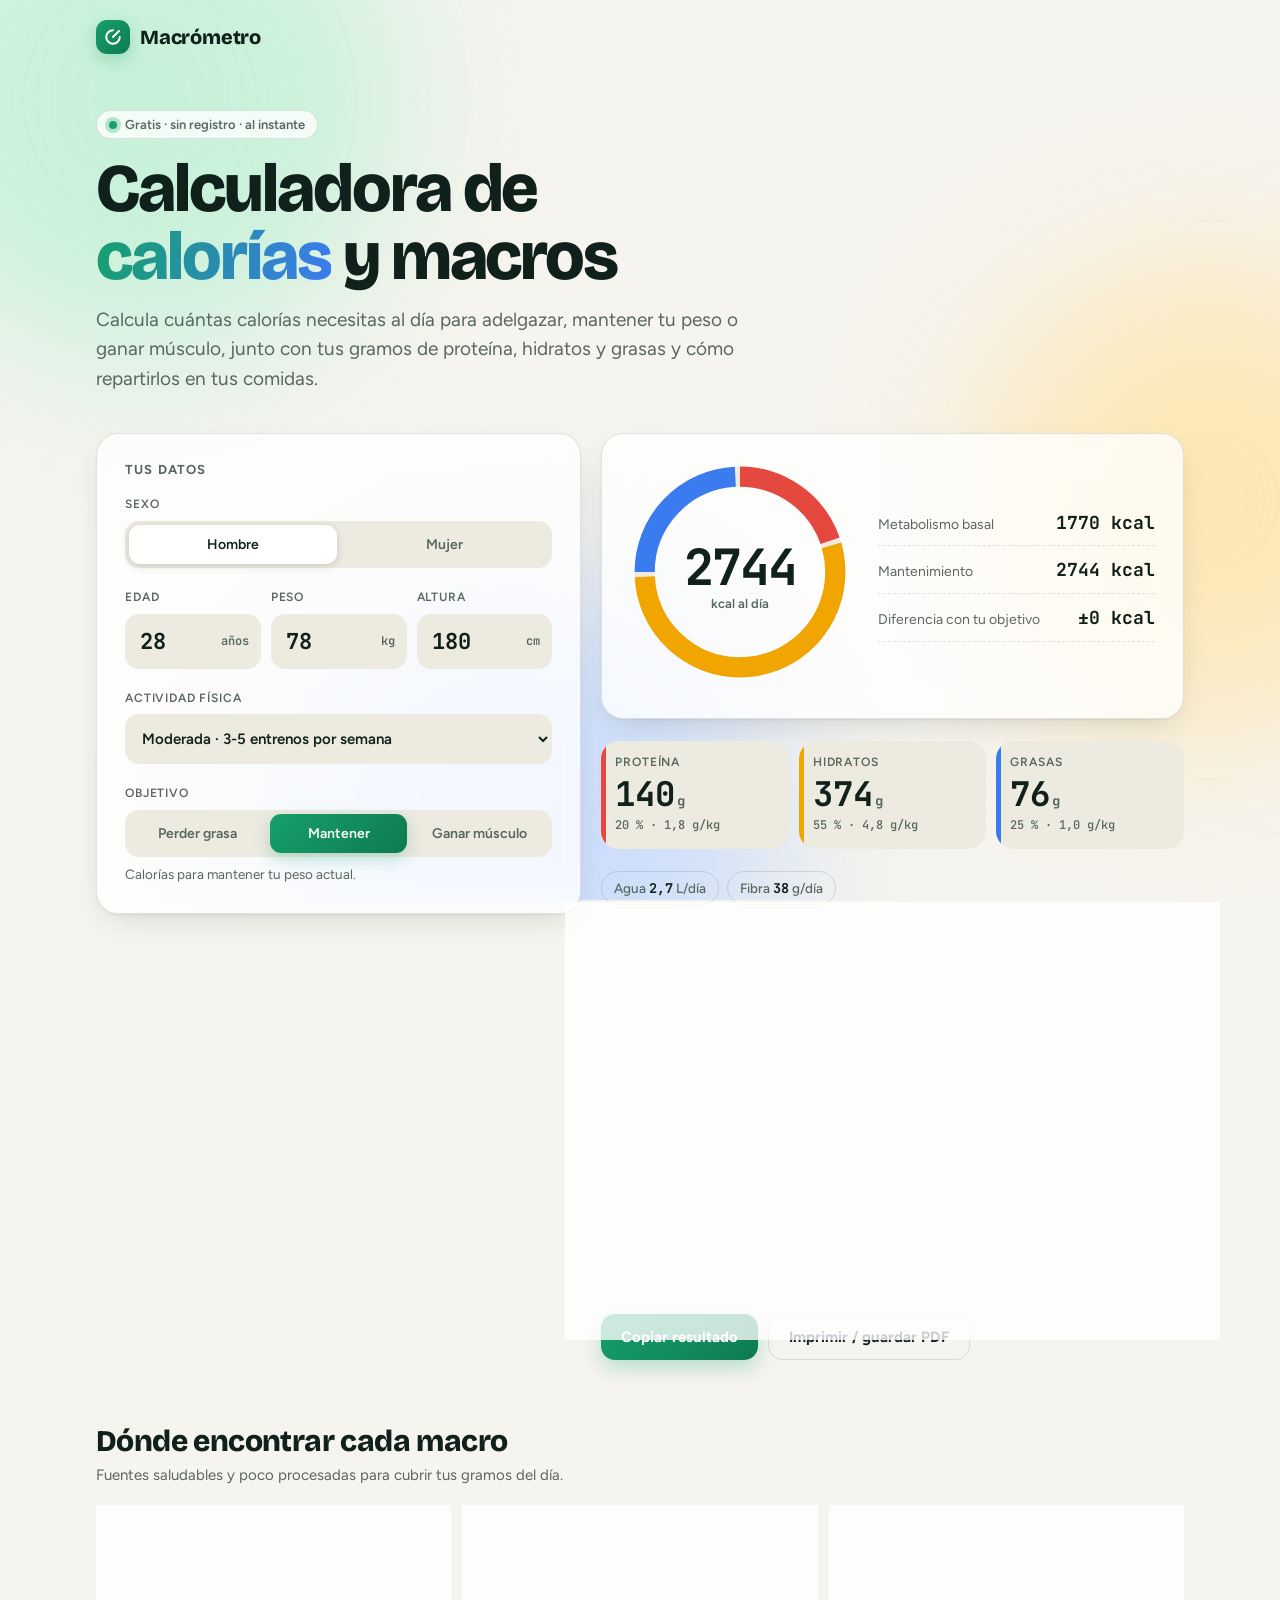
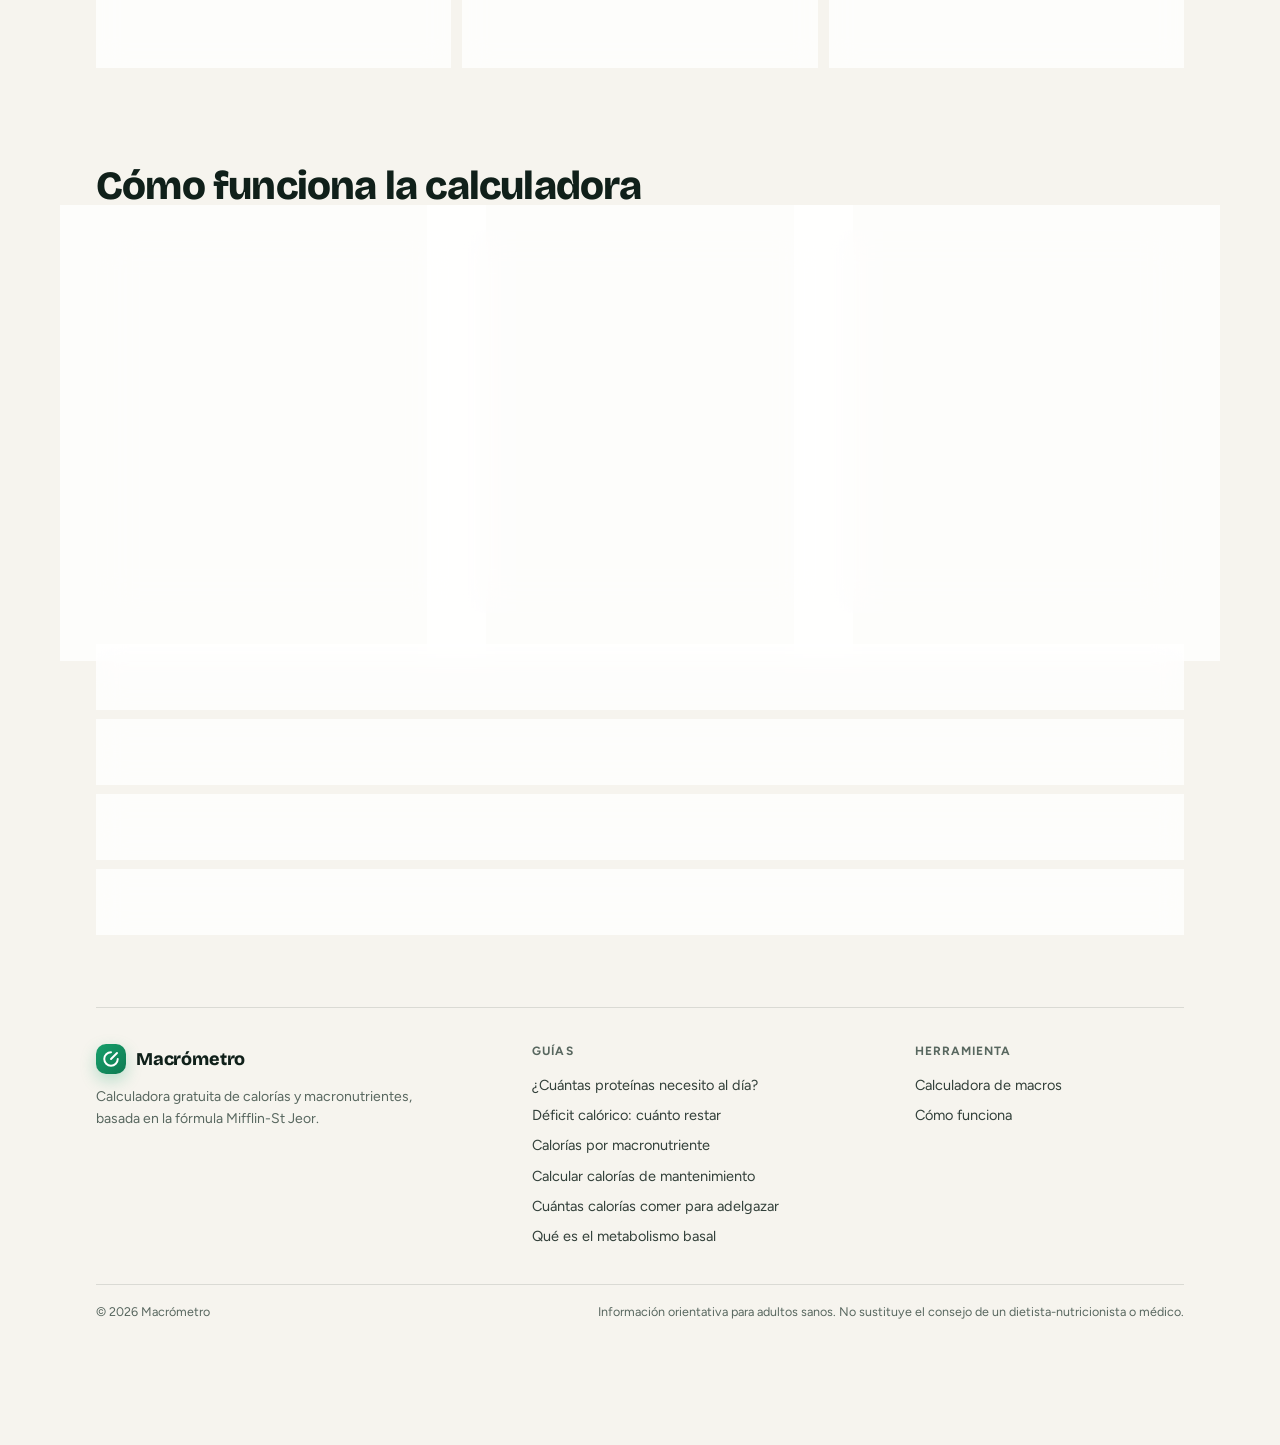
==== commit 0a41f462: "Añade guías de adelgazar y metabolismo basal, apartado de fuentes de macros y sitemap actualizado Co" ====
--- a/index.html
+++ b/index.html
@@ -154,6 +154,15 @@
 .btn:hover{border-color:var(--accent)}.btn:active{transform:scale(.97)}
 .btn.primary{background:linear-gradient(135deg,var(--accent),var(--accent2));color:var(--accent-ink);border:0;box-shadow:0 8px 20px var(--glow)}
 
+.foods{margin-top:clamp(40px,6vw,64px)}
+.foods h2{font:800 clamp(24px,4vw,30px)/1.15 var(--display);letter-spacing:-.02em;margin:0 0 6px}
+.foods-sub{color:var(--muted);margin:0 0 18px;font-size:15px}
+.fgrid3{display:grid;grid-template-columns:repeat(3,minmax(0,1fr));gap:12px}
+@media (max-width:820px){.fgrid3{grid-template-columns:1fr}}
+.food{background:var(--surface);border:1px solid var(--line);border-top:4px solid var(--c);border-radius:18px;padding:16px 18px 18px;backdrop-filter:blur(14px)}
+.food h3{font:700 16px var(--display);margin:0 0 10px}
+.food ul{list-style:none;margin:0;padding:0;display:flex;flex-wrap:wrap;gap:6px}
+.food li{font-size:13.5px;line-height:1.3;padding:5px 10px;border-radius:99px;background:var(--bg2);color:var(--ink)}
 .guide{margin-top:clamp(48px,8vw,96px)}
 .guide>h2{font:800 clamp(28px,5vw,40px)/1.1 var(--display);letter-spacing:-.02em;margin:0 0 22px;text-wrap:balance}
 .gcards{display:grid;grid-template-columns:repeat(3,minmax(0,1fr));gap:14px}
@@ -303,6 +312,31 @@
     </div>
   </main>
 
+  <section class="foods" aria-labelledby="foods-h">
+    <h2 id="foods-h">Dónde encontrar cada macro</h2>
+    <p class="foods-sub">Fuentes saludables y poco procesadas para cubrir tus gramos del día.</p>
+    <div class="fgrid3">
+      <div class="food" style="--c:var(--prot)">
+        <h3>Proteínas</h3>
+        <ul>
+          <li>Pollo y pavo</li><li>Pescado blanco y atún</li><li>Huevos</li><li>Yogur griego y queso fresco</li><li>Legumbres</li><li>Tofu y tempeh</li><li>Ternera magra</li>
+        </ul>
+      </div>
+      <div class="food" style="--c:var(--carb)">
+        <h3>Hidratos de carbono</h3>
+        <ul>
+          <li>Avena</li><li>Arroz integral y quinoa</li><li>Patata y boniato</li><li>Pan y pasta integrales</li><li>Fruta</li><li>Legumbres</li><li>Verduras</li>
+        </ul>
+      </div>
+      <div class="food" style="--c:var(--fat)">
+        <h3>Grasas saludables</h3>
+        <ul>
+          <li>Aceite de oliva virgen extra</li><li>Frutos secos</li><li>Aguacate</li><li>Pescado azul (salmón, sardina)</li><li>Semillas de chía y lino</li><li>Huevos</li>
+        </ul>
+      </div>
+    </div>
+  </section>
+
   <section class="guide" id="como-funciona">
     <h2>Cómo funciona la calculadora</h2>
     <div class="gcards">
@@ -344,7 +378,7 @@
       <div class="brand"><span class="logo"><svg width="18" height="18" viewBox="0 0 24 24" fill="none" stroke="currentColor" stroke-width="2.6" stroke-linecap="round"><path d="M12 3a9 9 0 1 0 9 9"/><path d="M12 12 20 4"/></svg></span>Macrómetro</div>
       <p>Calculadora gratuita de calorías y macronutrientes, basada en la fórmula Mifflin-St Jeor.</p>
     </div>
-    <nav aria-label="Guías"><h3>Guías</h3><a href="/proteinas-al-dia">¿Cuántas proteínas necesito al día?</a><a href="/deficit-calorico">Déficit calórico: cuánto restar</a><a href="/calorias-por-macronutriente">Calorías por macronutriente</a><a href="/calorias-de-mantenimiento">Calcular calorías de mantenimiento</a></nav>
+    <nav aria-label="Guías"><h3>Guías</h3><a href="/proteinas-al-dia">¿Cuántas proteínas necesito al día?</a><a href="/deficit-calorico">Déficit calórico: cuánto restar</a><a href="/calorias-por-macronutriente">Calorías por macronutriente</a><a href="/calorias-de-mantenimiento">Calcular calorías de mantenimiento</a><a href="/calorias-para-adelgazar">Cuántas calorías comer para adelgazar</a><a href="/metabolismo-basal">Qué es el metabolismo basal</a></nav>
     <nav aria-label="Herramienta"><h3>Herramienta</h3><a href="/">Calculadora de macros</a><a href="/#como-funciona">Cómo funciona</a></nav>
   </div>
   <div class="fbottom"><span>© 2026 Macrómetro</span><span>Información orientativa para adultos sanos. No sustituye el consejo de un dietista-nutricionista o médico.</span></div>
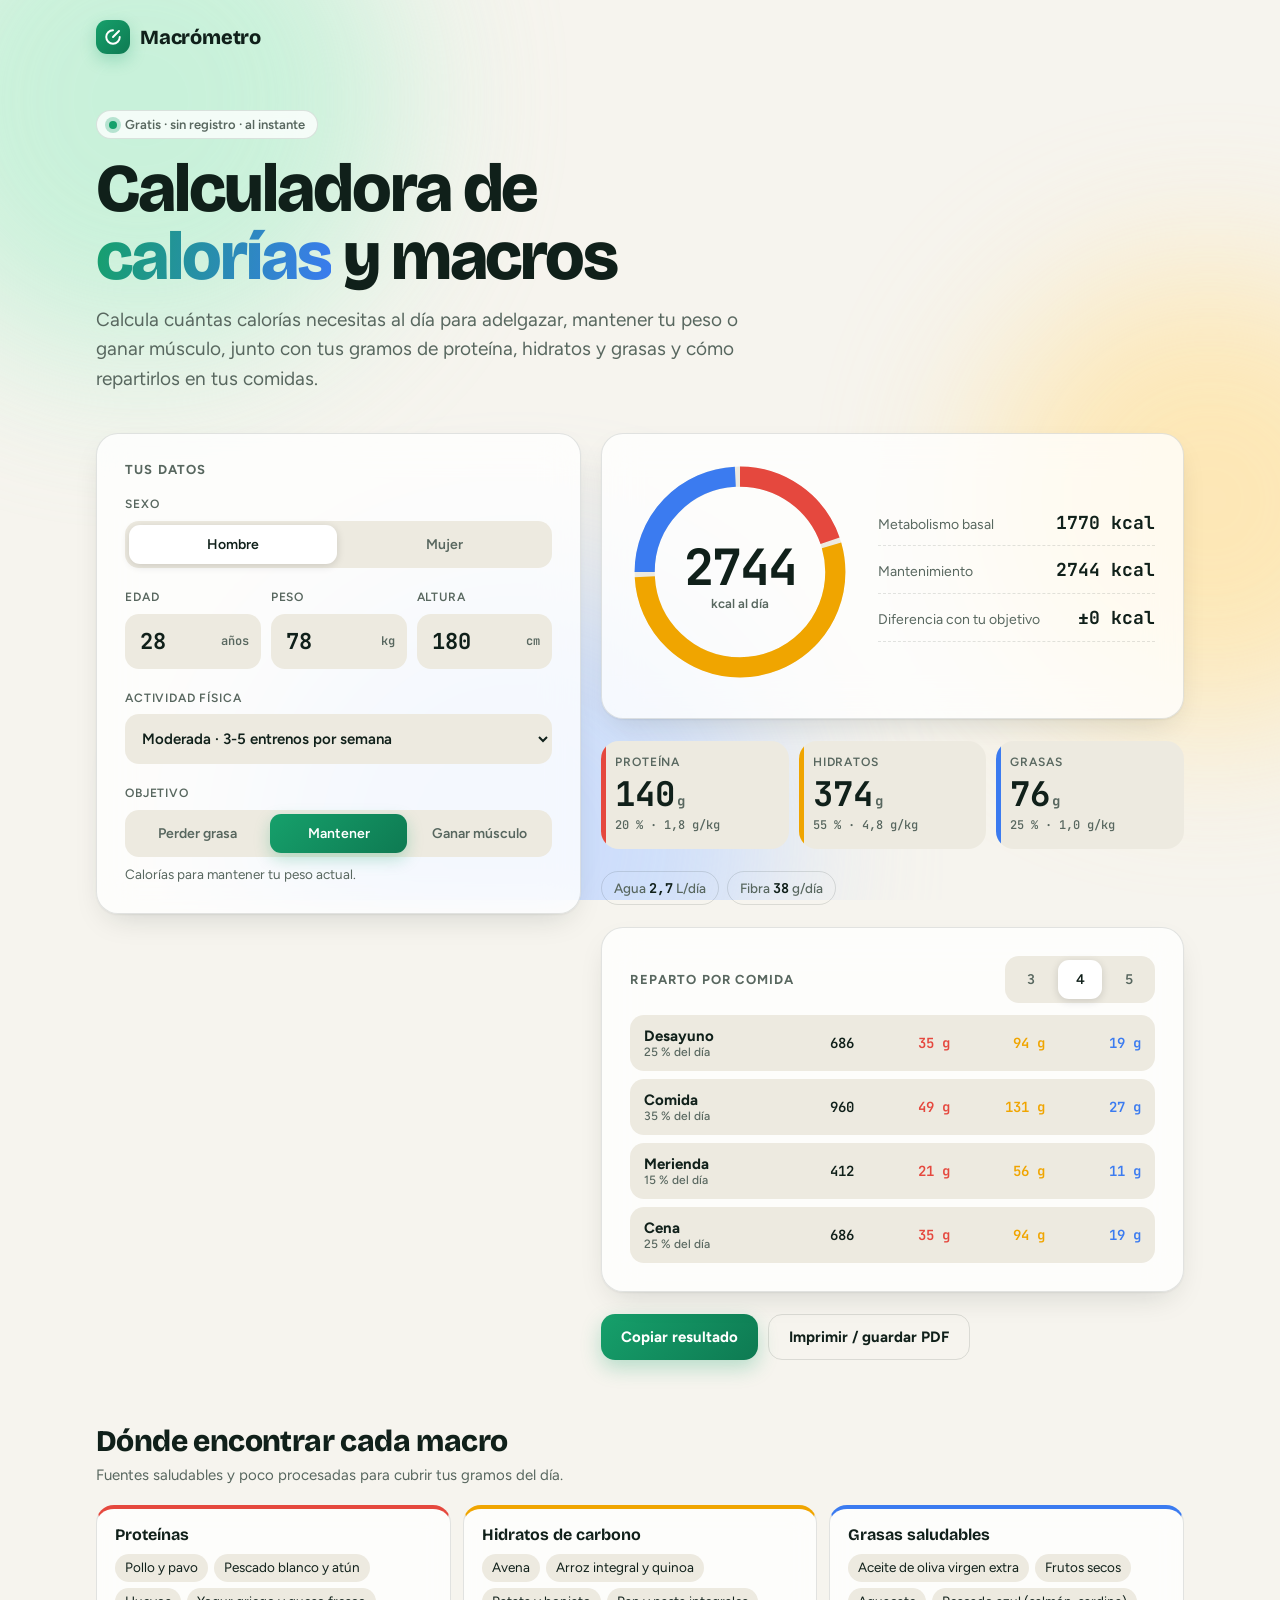
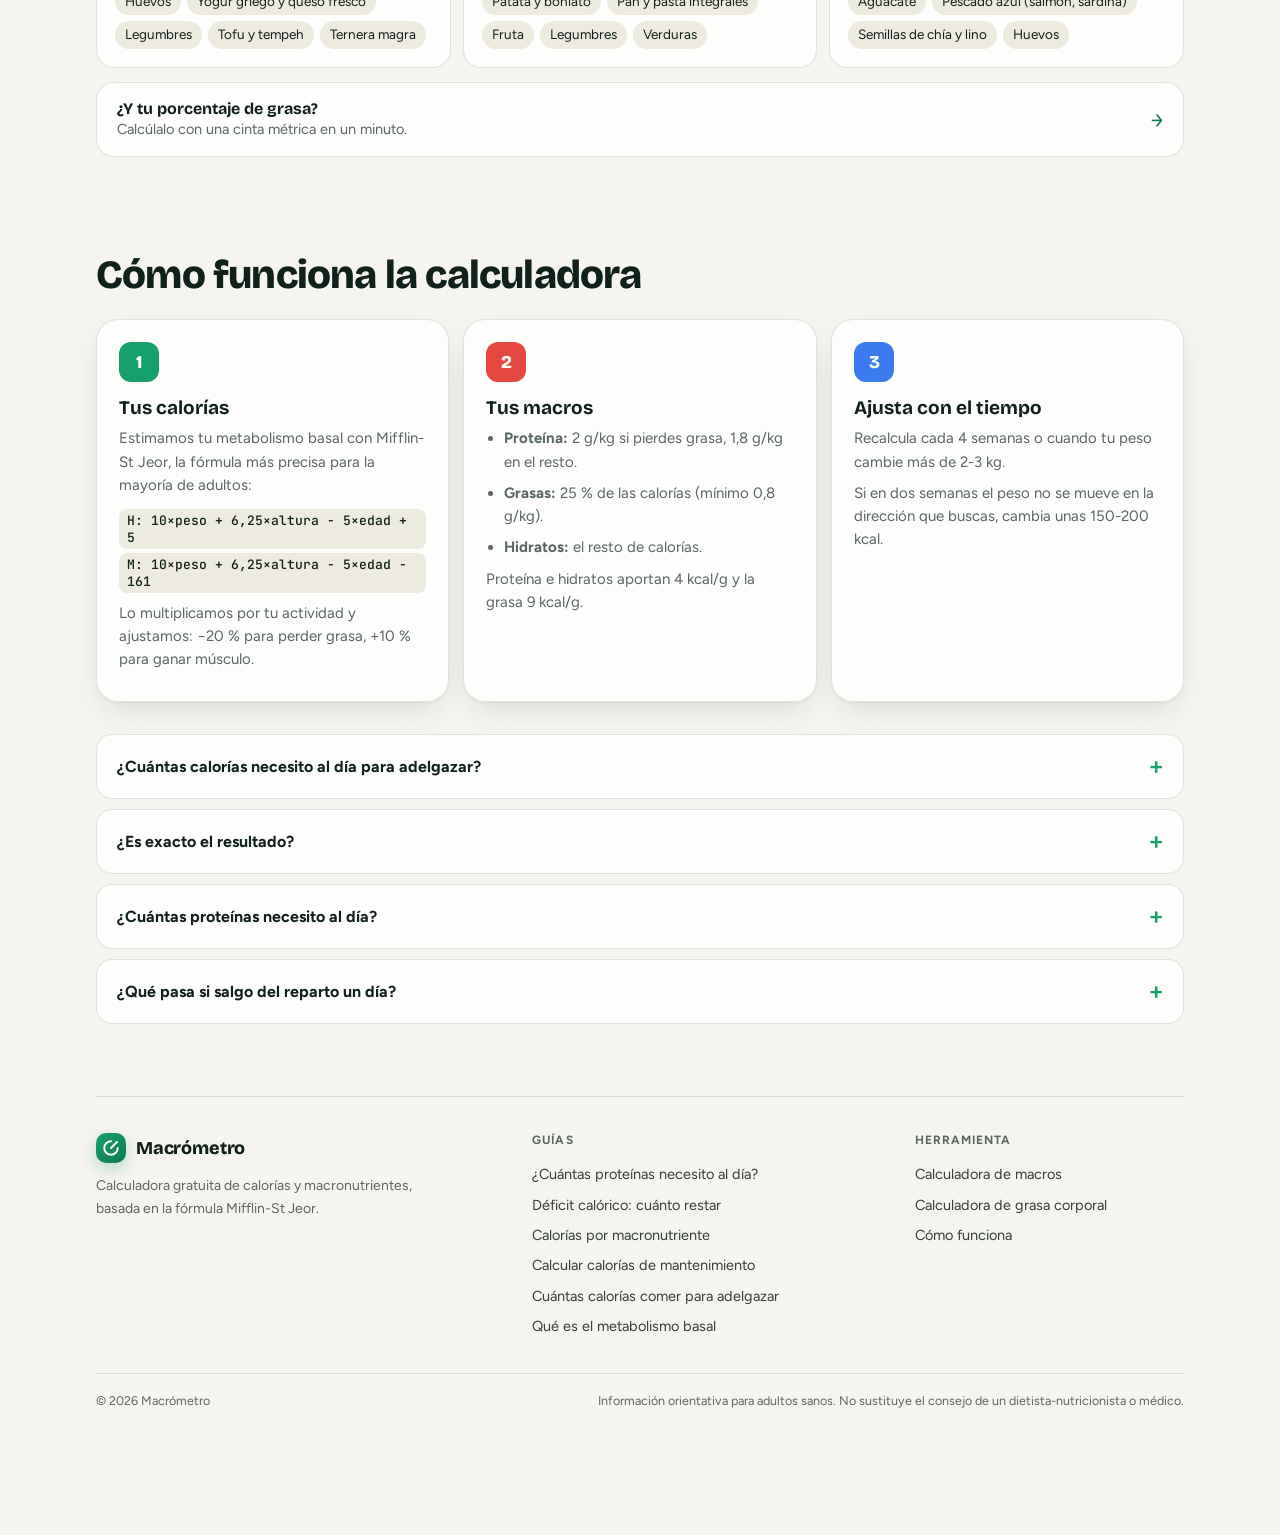
==== commit c5c45236: "Añade calculadora de grasa corporal (método de la Marina), enlaces desde portada y pie, sitemap actu" ====
--- a/index.html
+++ b/index.html
@@ -163,6 +163,11 @@
 .food h3{font:700 16px var(--display);margin:0 0 10px}
 .food ul{list-style:none;margin:0;padding:0;display:flex;flex-wrap:wrap;gap:6px}
 .food li{font-size:13.5px;line-height:1.3;padding:5px 10px;border-radius:99px;background:var(--bg2);color:var(--ink)}
+.bfcta{display:flex;align-items:center;justify-content:space-between;gap:16px;margin-top:14px;padding:16px 20px;border-radius:18px;background:var(--surface);border:1px solid var(--line);text-decoration:none;color:var(--ink);font-size:14.5px;color:var(--muted);backdrop-filter:blur(14px);transition:border-color .15s}
+.bfcta b{display:block;font:700 16px var(--display);color:var(--ink)}
+.bfcta i{font-style:normal;font:600 20px var(--mono);color:var(--accent2)}
+.bfcta:hover{border-color:var(--accent)}
+@media (prefers-color-scheme: dark){.bfcta i{color:var(--accent)}}
 .guide{margin-top:clamp(48px,8vw,96px)}
 .guide>h2{font:800 clamp(28px,5vw,40px)/1.1 var(--display);letter-spacing:-.02em;margin:0 0 22px;text-wrap:balance}
 .gcards{display:grid;grid-template-columns:repeat(3,minmax(0,1fr));gap:14px}
@@ -335,6 +340,7 @@
         </ul>
       </div>
     </div>
+    <a class="bfcta" href="/calculadora-grasa-corporal"><span><b>¿Y tu porcentaje de grasa?</b>Calcúlalo con una cinta métrica en un minuto.</span><i aria-hidden="true">→</i></a>
   </section>
 
   <section class="guide" id="como-funciona">
@@ -379,7 +385,7 @@
       <p>Calculadora gratuita de calorías y macronutrientes, basada en la fórmula Mifflin-St Jeor.</p>
     </div>
     <nav aria-label="Guías"><h3>Guías</h3><a href="/proteinas-al-dia">¿Cuántas proteínas necesito al día?</a><a href="/deficit-calorico">Déficit calórico: cuánto restar</a><a href="/calorias-por-macronutriente">Calorías por macronutriente</a><a href="/calorias-de-mantenimiento">Calcular calorías de mantenimiento</a><a href="/calorias-para-adelgazar">Cuántas calorías comer para adelgazar</a><a href="/metabolismo-basal">Qué es el metabolismo basal</a></nav>
-    <nav aria-label="Herramienta"><h3>Herramienta</h3><a href="/">Calculadora de macros</a><a href="/#como-funciona">Cómo funciona</a></nav>
+    <nav aria-label="Herramienta"><h3>Herramienta</h3><a href="/">Calculadora de macros</a><a href="/calculadora-grasa-corporal">Calculadora de grasa corporal</a><a href="/#como-funciona">Cómo funciona</a></nav>
   </div>
   <div class="fbottom"><span>© 2026 Macrómetro</span><span>Información orientativa para adultos sanos. No sustituye el consejo de un dietista-nutricionista o médico.</span></div>
 </footer>
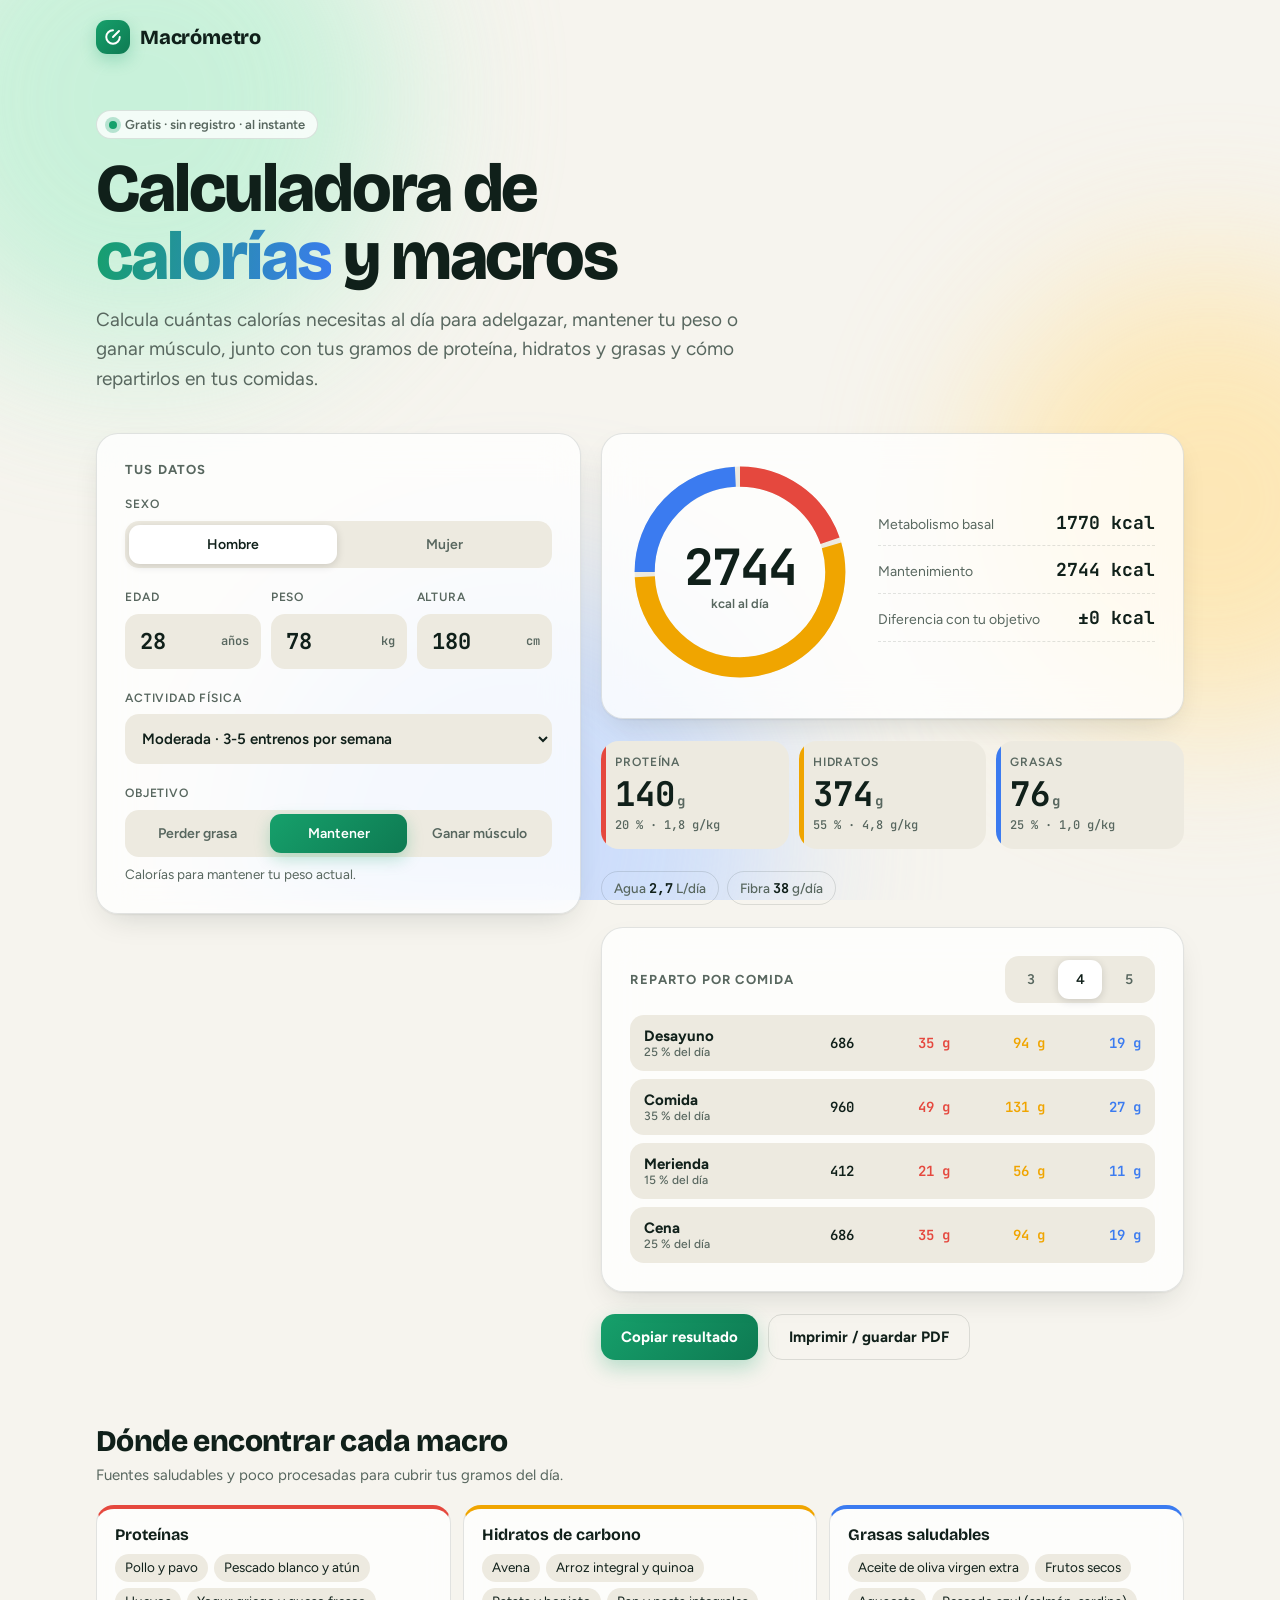
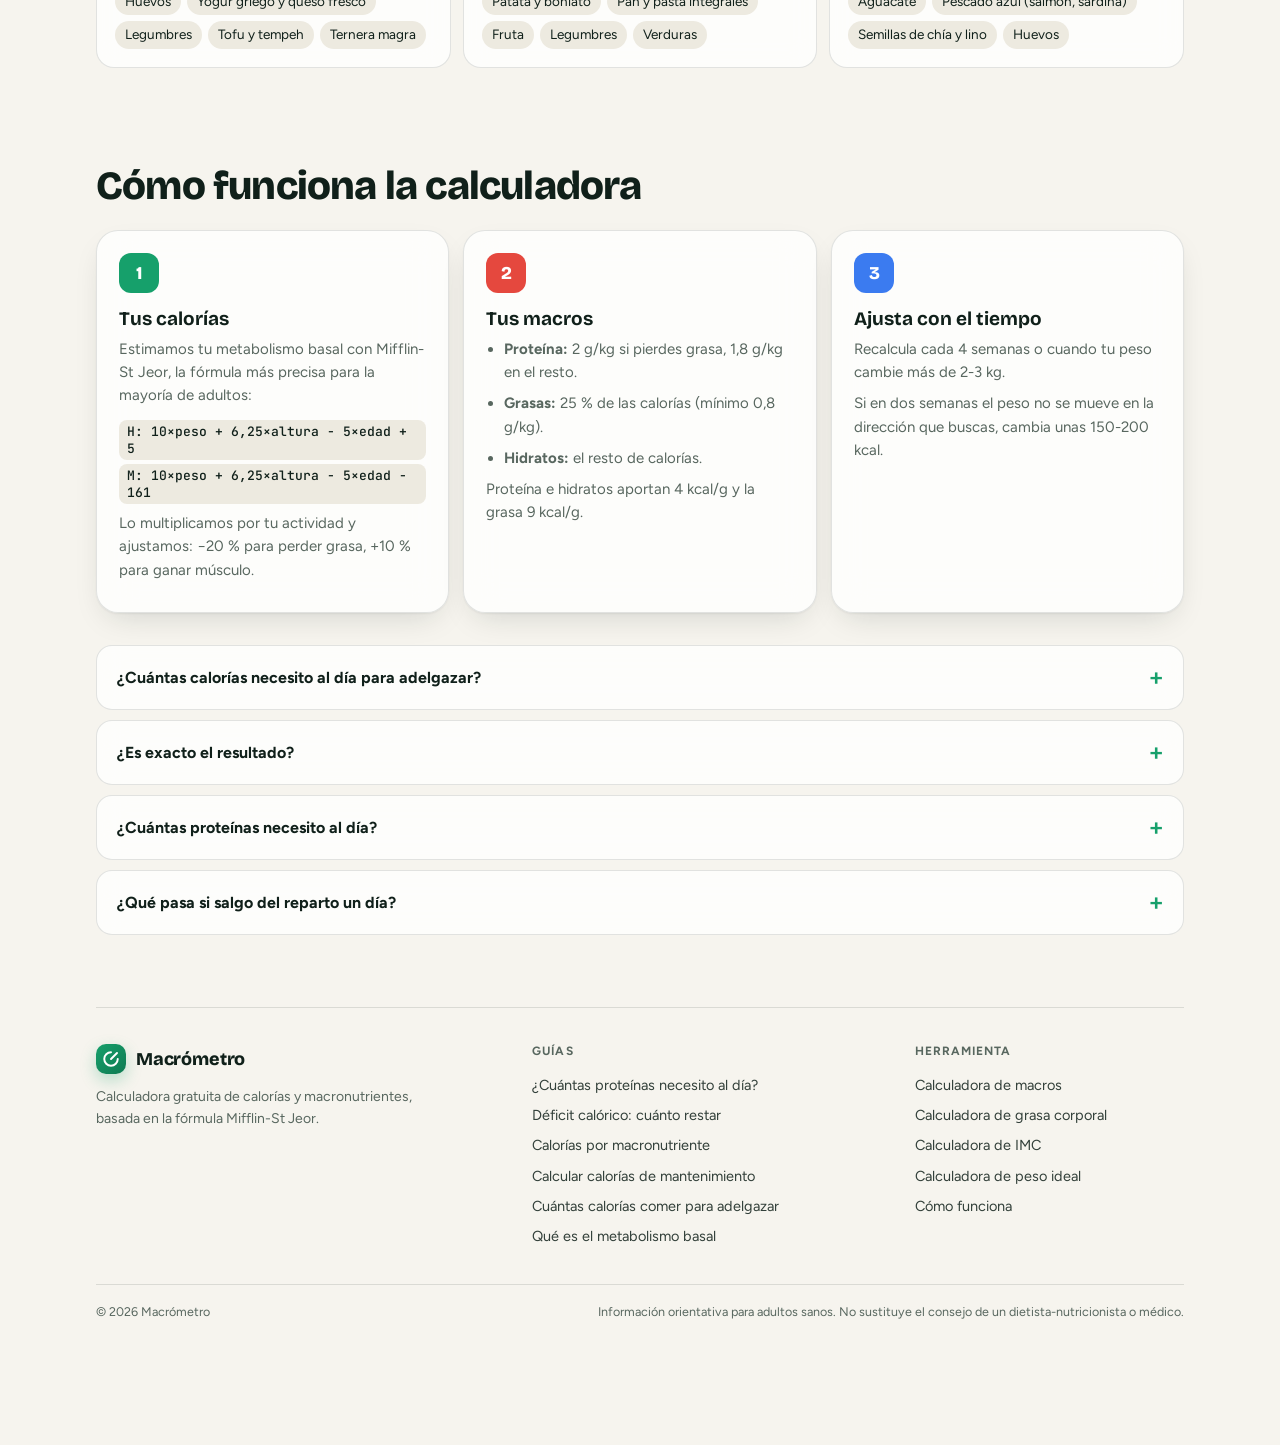
==== commit b8539b99: "Añade calculadoras de IMC y peso ideal, quita el aviso de la portada y actualiza pie y sitemap Co-Au" ====
--- a/index.html
+++ b/index.html
@@ -163,11 +163,6 @@
 .food h3{font:700 16px var(--display);margin:0 0 10px}
 .food ul{list-style:none;margin:0;padding:0;display:flex;flex-wrap:wrap;gap:6px}
 .food li{font-size:13.5px;line-height:1.3;padding:5px 10px;border-radius:99px;background:var(--bg2);color:var(--ink)}
-.bfcta{display:flex;align-items:center;justify-content:space-between;gap:16px;margin-top:14px;padding:16px 20px;border-radius:18px;background:var(--surface);border:1px solid var(--line);text-decoration:none;color:var(--ink);font-size:14.5px;color:var(--muted);backdrop-filter:blur(14px);transition:border-color .15s}
-.bfcta b{display:block;font:700 16px var(--display);color:var(--ink)}
-.bfcta i{font-style:normal;font:600 20px var(--mono);color:var(--accent2)}
-.bfcta:hover{border-color:var(--accent)}
-@media (prefers-color-scheme: dark){.bfcta i{color:var(--accent)}}
 .guide{margin-top:clamp(48px,8vw,96px)}
 .guide>h2{font:800 clamp(28px,5vw,40px)/1.1 var(--display);letter-spacing:-.02em;margin:0 0 22px;text-wrap:balance}
 .gcards{display:grid;grid-template-columns:repeat(3,minmax(0,1fr));gap:14px}
@@ -340,7 +335,6 @@
         </ul>
       </div>
     </div>
-    <a class="bfcta" href="/calculadora-grasa-corporal"><span><b>¿Y tu porcentaje de grasa?</b>Calcúlalo con una cinta métrica en un minuto.</span><i aria-hidden="true">→</i></a>
   </section>
 
   <section class="guide" id="como-funciona">
@@ -385,7 +379,7 @@
       <p>Calculadora gratuita de calorías y macronutrientes, basada en la fórmula Mifflin-St Jeor.</p>
     </div>
     <nav aria-label="Guías"><h3>Guías</h3><a href="/proteinas-al-dia">¿Cuántas proteínas necesito al día?</a><a href="/deficit-calorico">Déficit calórico: cuánto restar</a><a href="/calorias-por-macronutriente">Calorías por macronutriente</a><a href="/calorias-de-mantenimiento">Calcular calorías de mantenimiento</a><a href="/calorias-para-adelgazar">Cuántas calorías comer para adelgazar</a><a href="/metabolismo-basal">Qué es el metabolismo basal</a></nav>
-    <nav aria-label="Herramienta"><h3>Herramienta</h3><a href="/">Calculadora de macros</a><a href="/calculadora-grasa-corporal">Calculadora de grasa corporal</a><a href="/#como-funciona">Cómo funciona</a></nav>
+    <nav aria-label="Herramienta"><h3>Herramienta</h3><a href="/">Calculadora de macros</a><a href="/calculadora-grasa-corporal">Calculadora de grasa corporal</a><a href="/calculadora-imc">Calculadora de IMC</a><a href="/calculadora-peso-ideal">Calculadora de peso ideal</a><a href="/#como-funciona">Cómo funciona</a></nav>
   </div>
   <div class="fbottom"><span>© 2026 Macrómetro</span><span>Información orientativa para adultos sanos. No sustituye el consejo de un dietista-nutricionista o médico.</span></div>
 </footer>
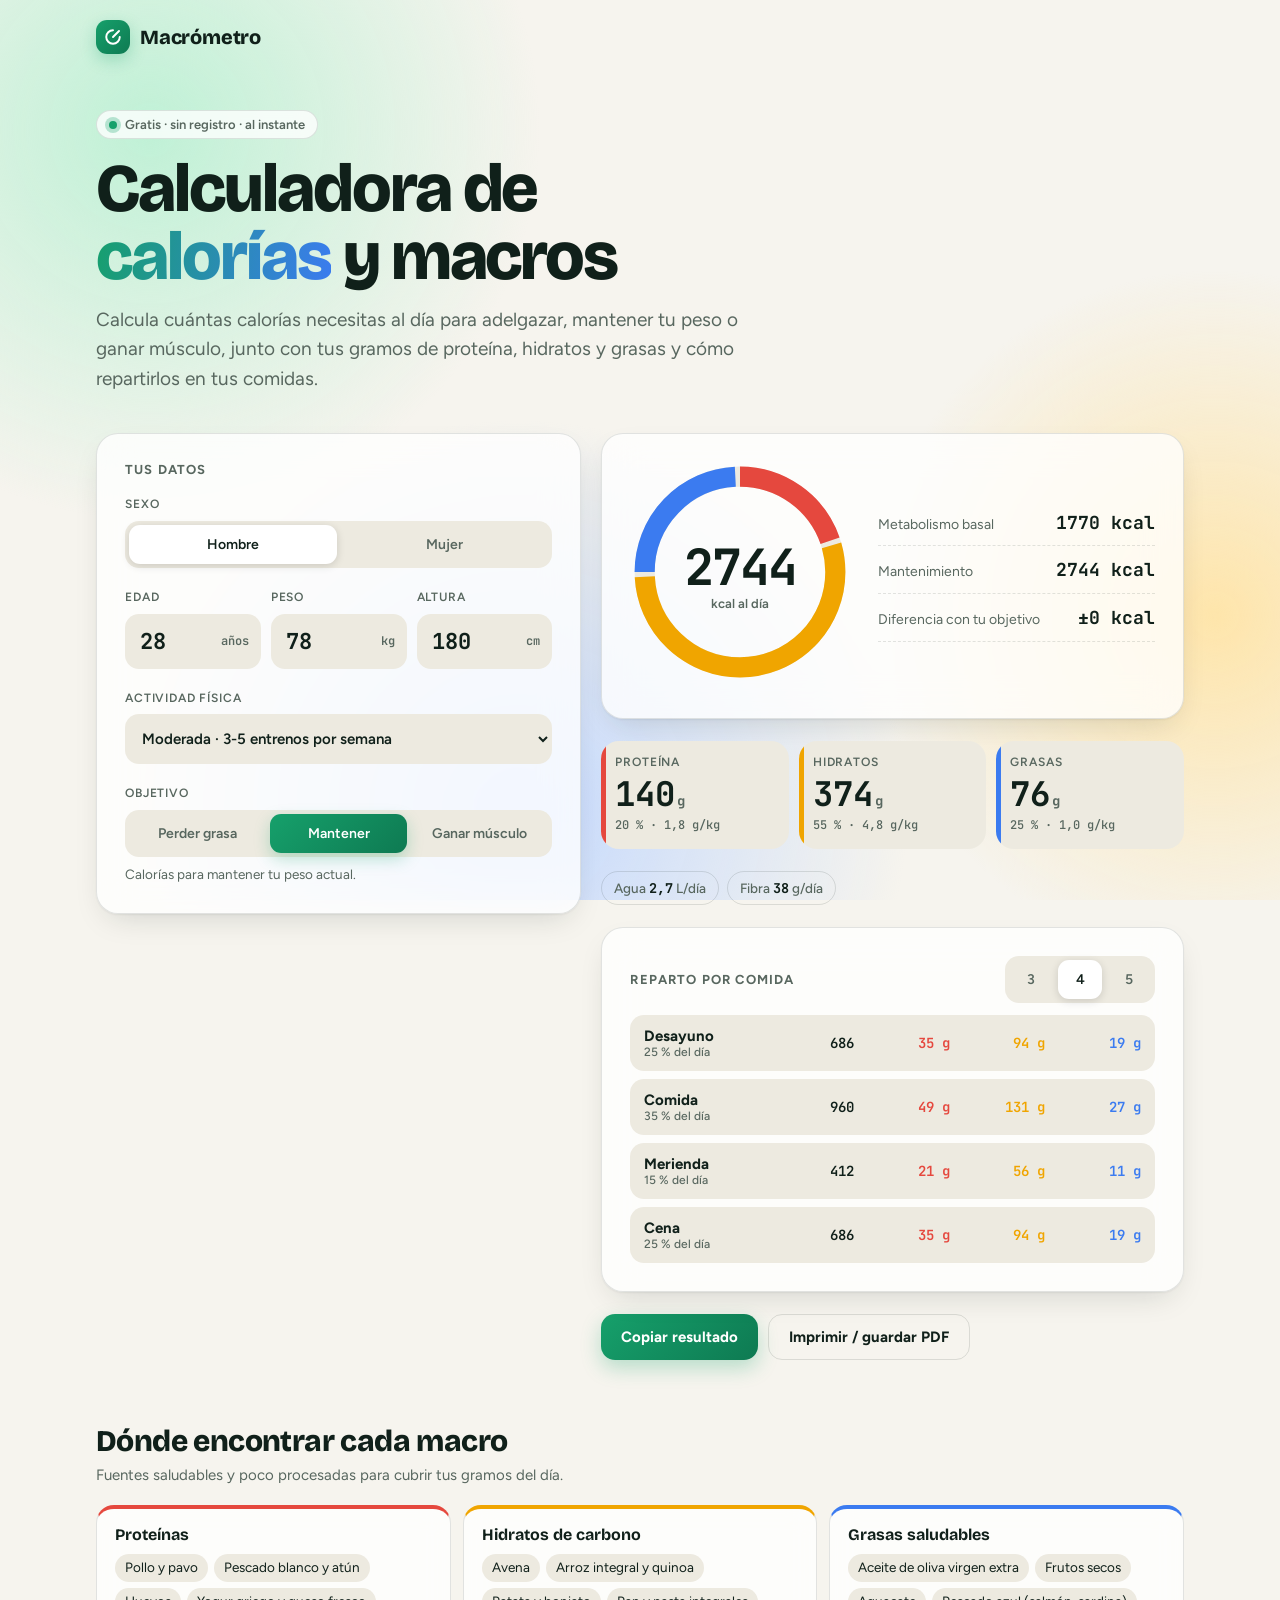
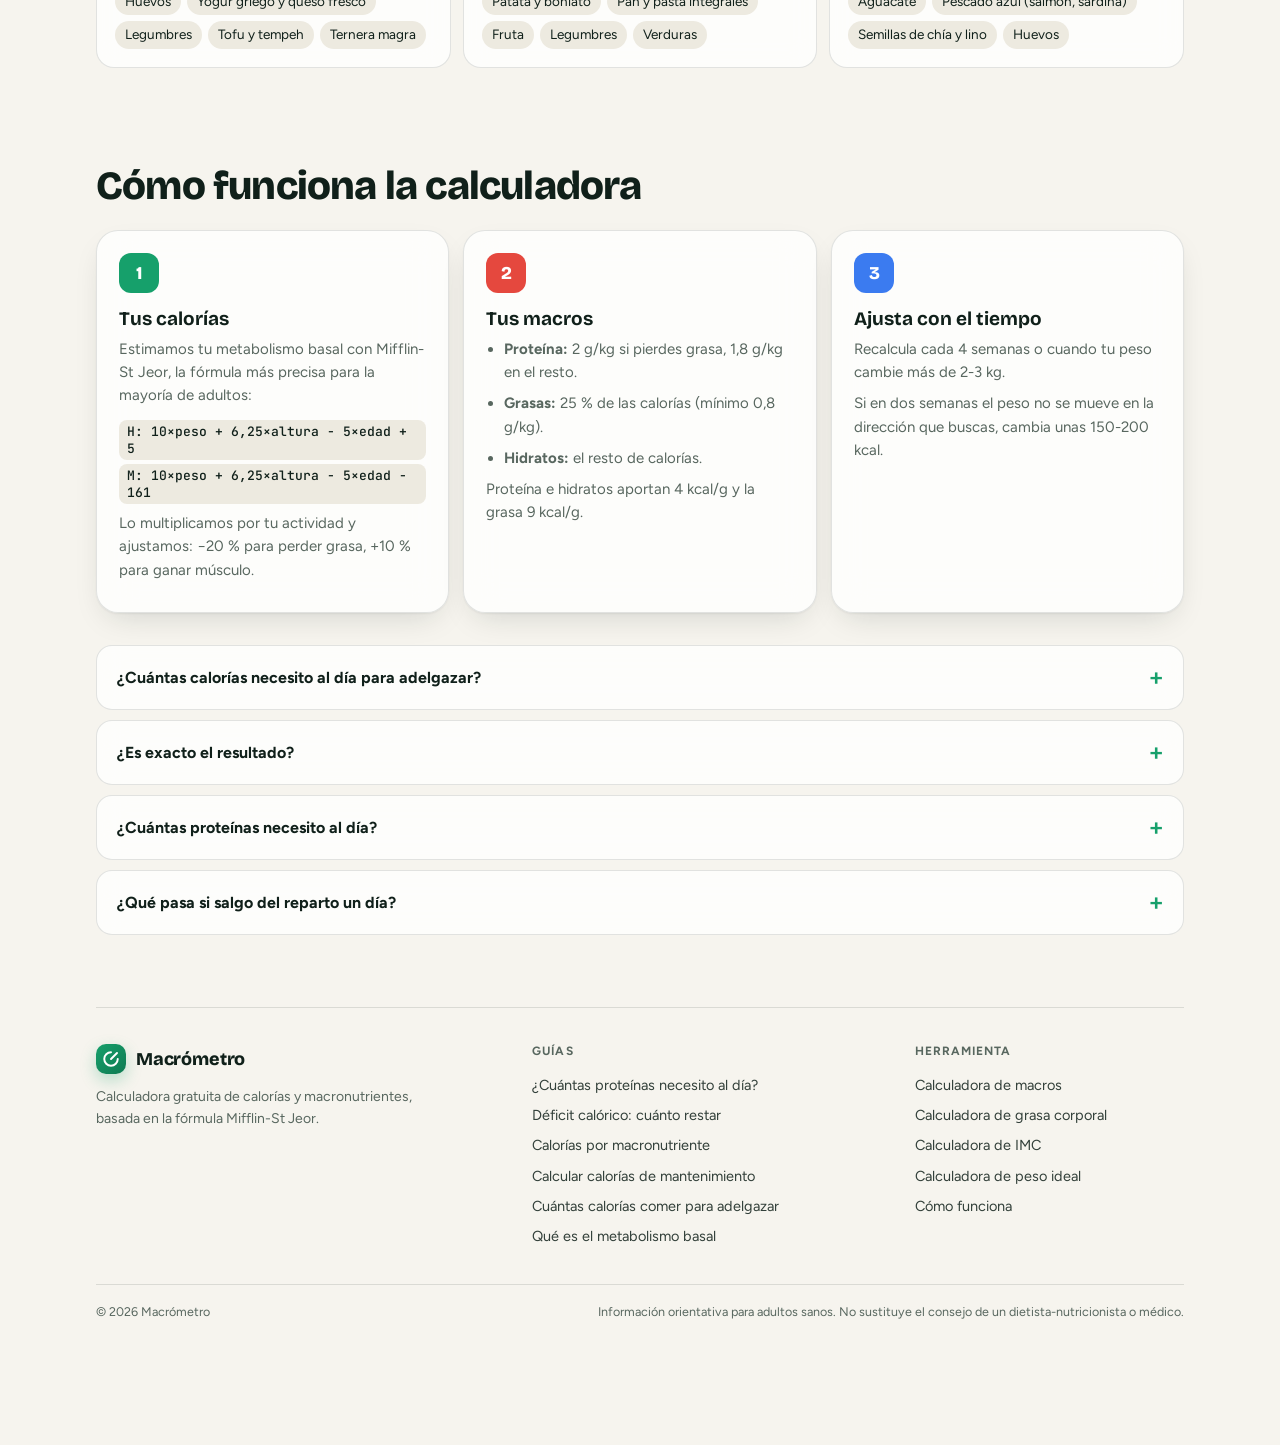
==== commit c6fb1a07: "Página 404, fondo más ligero (sin blur pesado) y caché de recursos estáticos Co-Authored-By: Claude " ====
--- a/index.html
+++ b/index.html
@@ -57,10 +57,10 @@
 body{margin:0;background:var(--bg);color:var(--ink);font-family:var(--body);font-size:16px;line-height:1.55;
   -webkit-font-smoothing:antialiased;overflow-x:hidden;min-height:100vh}
 .bg{position:fixed;inset:0;z-index:-1;overflow:hidden;pointer-events:none}
-.bg i{position:absolute;border-radius:50%;filter:blur(80px);opacity:.75}
-.bg i:nth-child(1){width:520px;height:520px;background:var(--blob1);top:-160px;left:-120px}
-.bg i:nth-child(2){width:460px;height:460px;background:var(--blob2);top:30%;right:-160px}
-.bg i:nth-child(3){width:520px;height:520px;background:var(--blob3);bottom:-200px;left:20%}
+.bg i{position:absolute;border-radius:50%;opacity:.9}
+.bg i:nth-child(1){width:780px;height:780px;background:radial-gradient(closest-side,var(--blob1),transparent);top:-260px;left:-240px}
+.bg i:nth-child(2){width:690px;height:690px;background:radial-gradient(closest-side,var(--blob2),transparent);top:30%;right:-280px}
+.bg i:nth-child(3){width:780px;height:780px;background:radial-gradient(closest-side,var(--blob3),transparent);bottom:-300px;left:10%}
 
 .wrap{max-width:1120px;margin:0 auto;
   padding:20px max(16px,env(safe-area-inset-right)) 120px max(16px,env(safe-area-inset-left))}
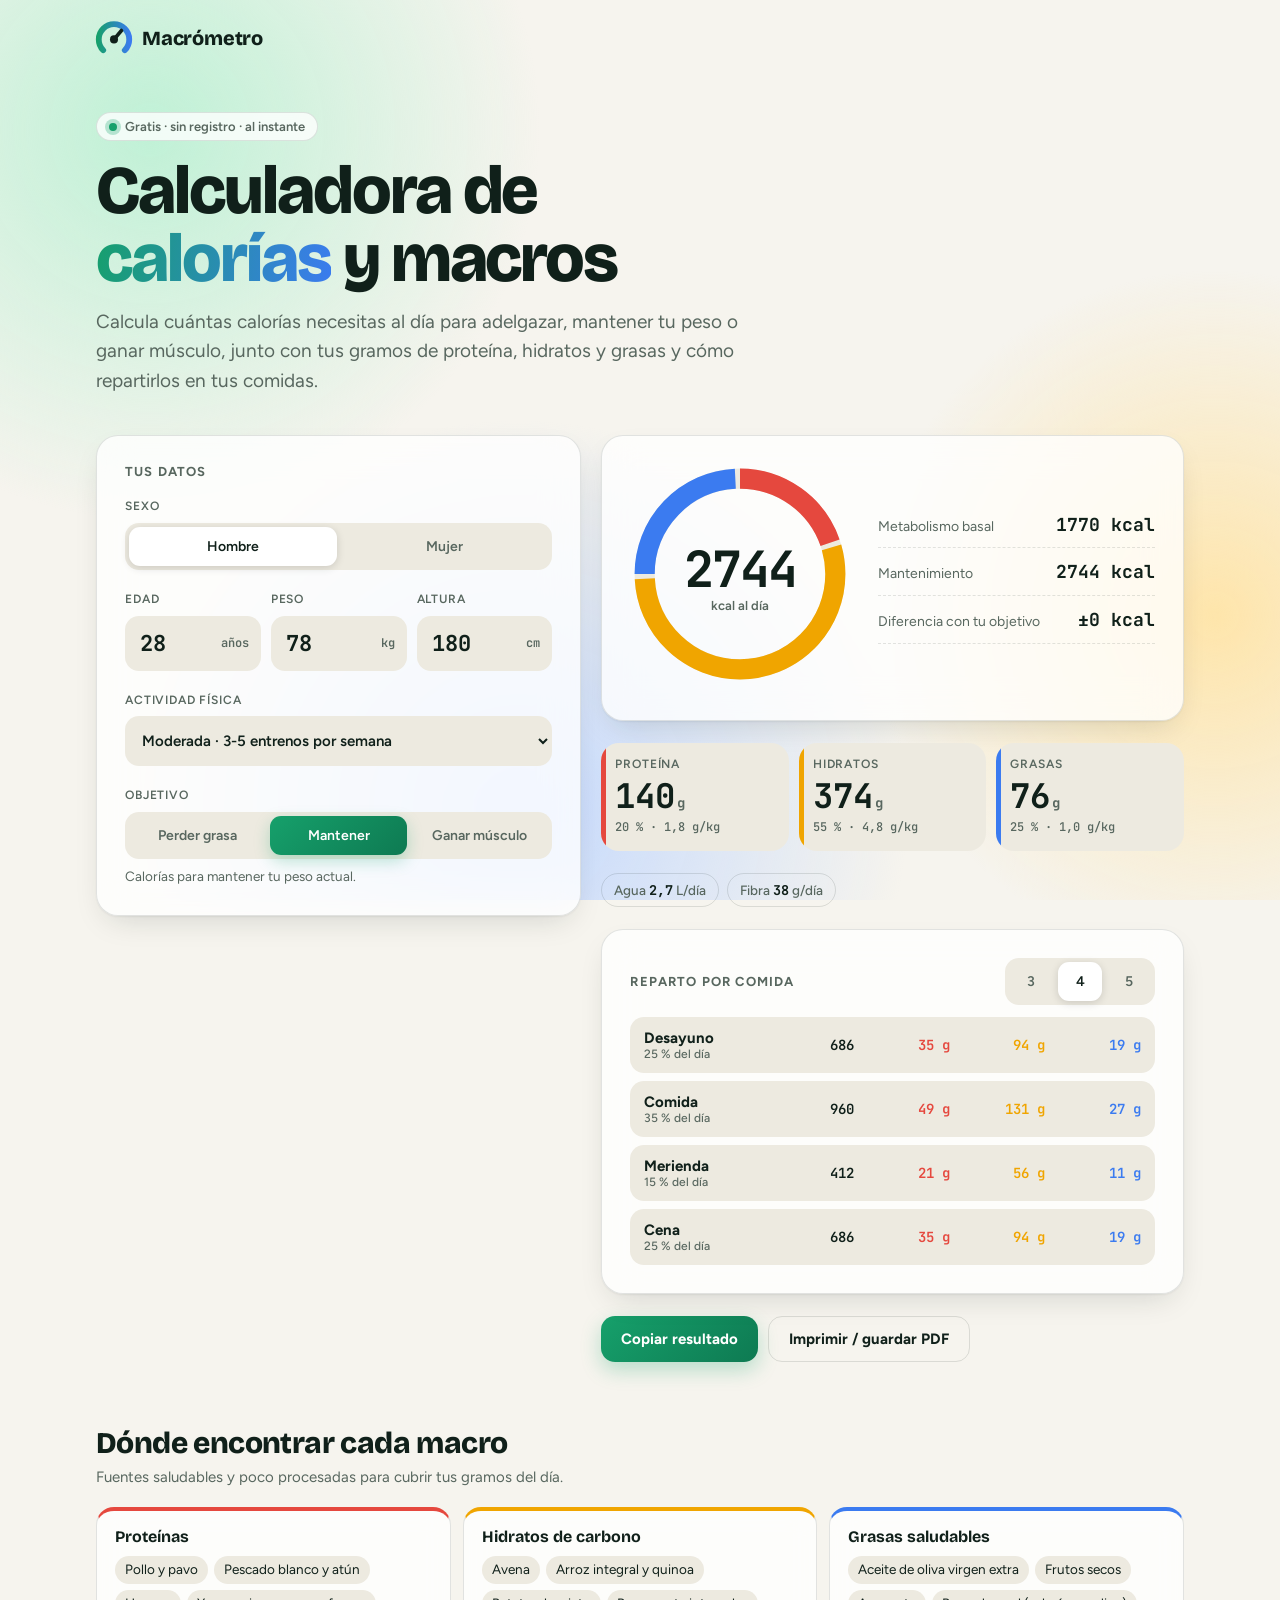
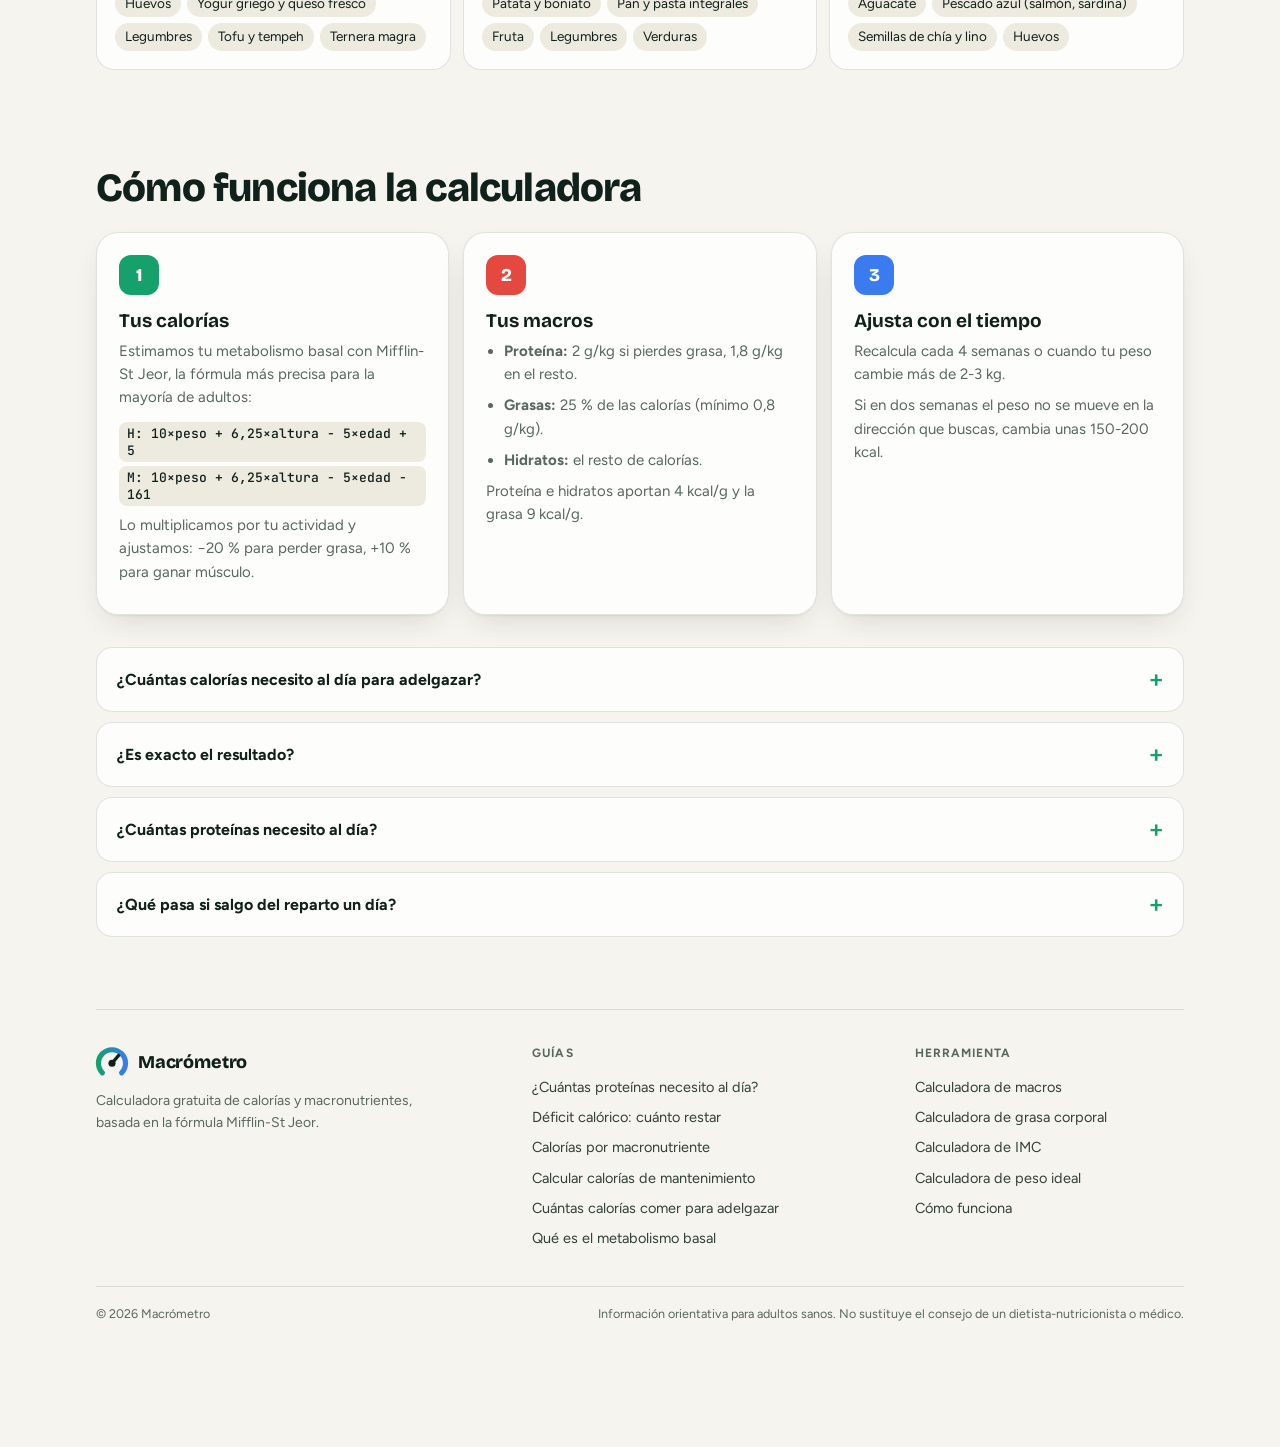
==== commit 4394ac44: "Nuevo logo (medidor con degradado), favicon e imagen para compartir actualizados Co-Authored-By: Cla" ====
--- a/index.html
+++ b/index.html
@@ -66,8 +66,8 @@
   padding:20px max(16px,env(safe-area-inset-right)) 120px max(16px,env(safe-area-inset-left))}
 .nav{display:flex;justify-content:space-between;align-items:center;margin-bottom:clamp(24px,5vw,56px)}
 .brand{display:flex;align-items:center;gap:10px;font:800 20px var(--display);letter-spacing:-.01em}
-.logo{width:34px;height:34px;border-radius:11px;display:grid;place-items:center;color:var(--accent-ink);
-  background:linear-gradient(135deg,var(--accent),var(--accent2));box-shadow:0 6px 16px var(--glow)}
+.logo{width:36px;height:36px;display:grid;place-items:center;flex:none}
+.logo svg{width:100%;height:100%;overflow:visible}
 
 .hero{max-width:720px;margin-bottom:clamp(24px,4vw,40px)}
 .pill{display:inline-flex;gap:8px;align-items:center;font:600 13px var(--body);padding:6px 12px;border-radius:99px;
@@ -184,7 +184,7 @@
 .site-foot .fgrid{display:grid;grid-template-columns:1.5fr 1.3fr 1fr;gap:32px}
 @media (max-width:700px){.site-foot .fgrid{grid-template-columns:1fr 1fr}.site-foot .fbrand{grid-column:1/-1}}
 .site-foot .brand{font:800 18px var(--display);color:var(--ink);text-decoration:none;display:flex;align-items:center;gap:10px}
-.site-foot .logo{width:30px;height:30px;border-radius:10px}
+.site-foot .logo{width:32px;height:32px}
 .site-foot p{margin:12px 0 0;font-size:14px;line-height:1.6;color:var(--muted);max-width:36ch}
 .site-foot h3{font:700 12px var(--body);letter-spacing:.09em;text-transform:uppercase;color:var(--muted);margin:0 0 12px}
 .site-foot nav a{display:block;font-size:14.5px;line-height:1.4;padding:5px 0;color:var(--ink);text-decoration:none;opacity:.85}
@@ -215,7 +215,7 @@
 
 <div class="wrap">
   <nav class="nav">
-    <div class="brand"><span class="logo"><svg width="18" height="18" viewBox="0 0 24 24" fill="none" stroke="currentColor" stroke-width="2.6" stroke-linecap="round"><path d="M12 3a9 9 0 1 0 9 9"/><path d="M12 12 20 4"/></svg></span>Macrómetro</div>
+    <div class="brand"><span class="logo"><svg viewBox="3 3 26 26" aria-hidden="true"><defs><linearGradient id="lg1" x1="4" y1="0" x2="28" y2="0" gradientUnits="userSpaceOnUse"><stop offset="0" style="stop-color:var(--accent)"/><stop offset="1" style="stop-color:var(--fat)"/></linearGradient></defs><path d="M8.2 24.8A11 11 0 1 1 23.8 24.8" fill="none" stroke="url(#lg1)" stroke-width="4.2" stroke-linecap="round"/><path d="M16 17 21.4 10.6" stroke="var(--ink)" stroke-width="2.6" stroke-linecap="round"/><circle cx="16" cy="17" r="2.9" fill="var(--ink)"/></svg></span>Macrómetro</div>
   </nav>
 
   <header class="hero">
@@ -375,7 +375,7 @@
 <footer class="site-foot">
   <div class="fgrid">
     <div class="fbrand">
-      <div class="brand"><span class="logo"><svg width="18" height="18" viewBox="0 0 24 24" fill="none" stroke="currentColor" stroke-width="2.6" stroke-linecap="round"><path d="M12 3a9 9 0 1 0 9 9"/><path d="M12 12 20 4"/></svg></span>Macrómetro</div>
+      <div class="brand"><span class="logo"><svg viewBox="3 3 26 26" aria-hidden="true"><defs><linearGradient id="lg2" x1="4" y1="0" x2="28" y2="0" gradientUnits="userSpaceOnUse"><stop offset="0" style="stop-color:var(--accent)"/><stop offset="1" style="stop-color:var(--fat)"/></linearGradient></defs><path d="M8.2 24.8A11 11 0 1 1 23.8 24.8" fill="none" stroke="url(#lg2)" stroke-width="4.2" stroke-linecap="round"/><path d="M16 17 21.4 10.6" stroke="var(--ink)" stroke-width="2.6" stroke-linecap="round"/><circle cx="16" cy="17" r="2.9" fill="var(--ink)"/></svg></span>Macrómetro</div>
       <p>Calculadora gratuita de calorías y macronutrientes, basada en la fórmula Mifflin-St Jeor.</p>
     </div>
     <nav aria-label="Guías"><h3>Guías</h3><a href="/proteinas-al-dia">¿Cuántas proteínas necesito al día?</a><a href="/deficit-calorico">Déficit calórico: cuánto restar</a><a href="/calorias-por-macronutriente">Calorías por macronutriente</a><a href="/calorias-de-mantenimiento">Calcular calorías de mantenimiento</a><a href="/calorias-para-adelgazar">Cuántas calorías comer para adelgazar</a><a href="/metabolismo-basal">Qué es el metabolismo basal</a></nav>
